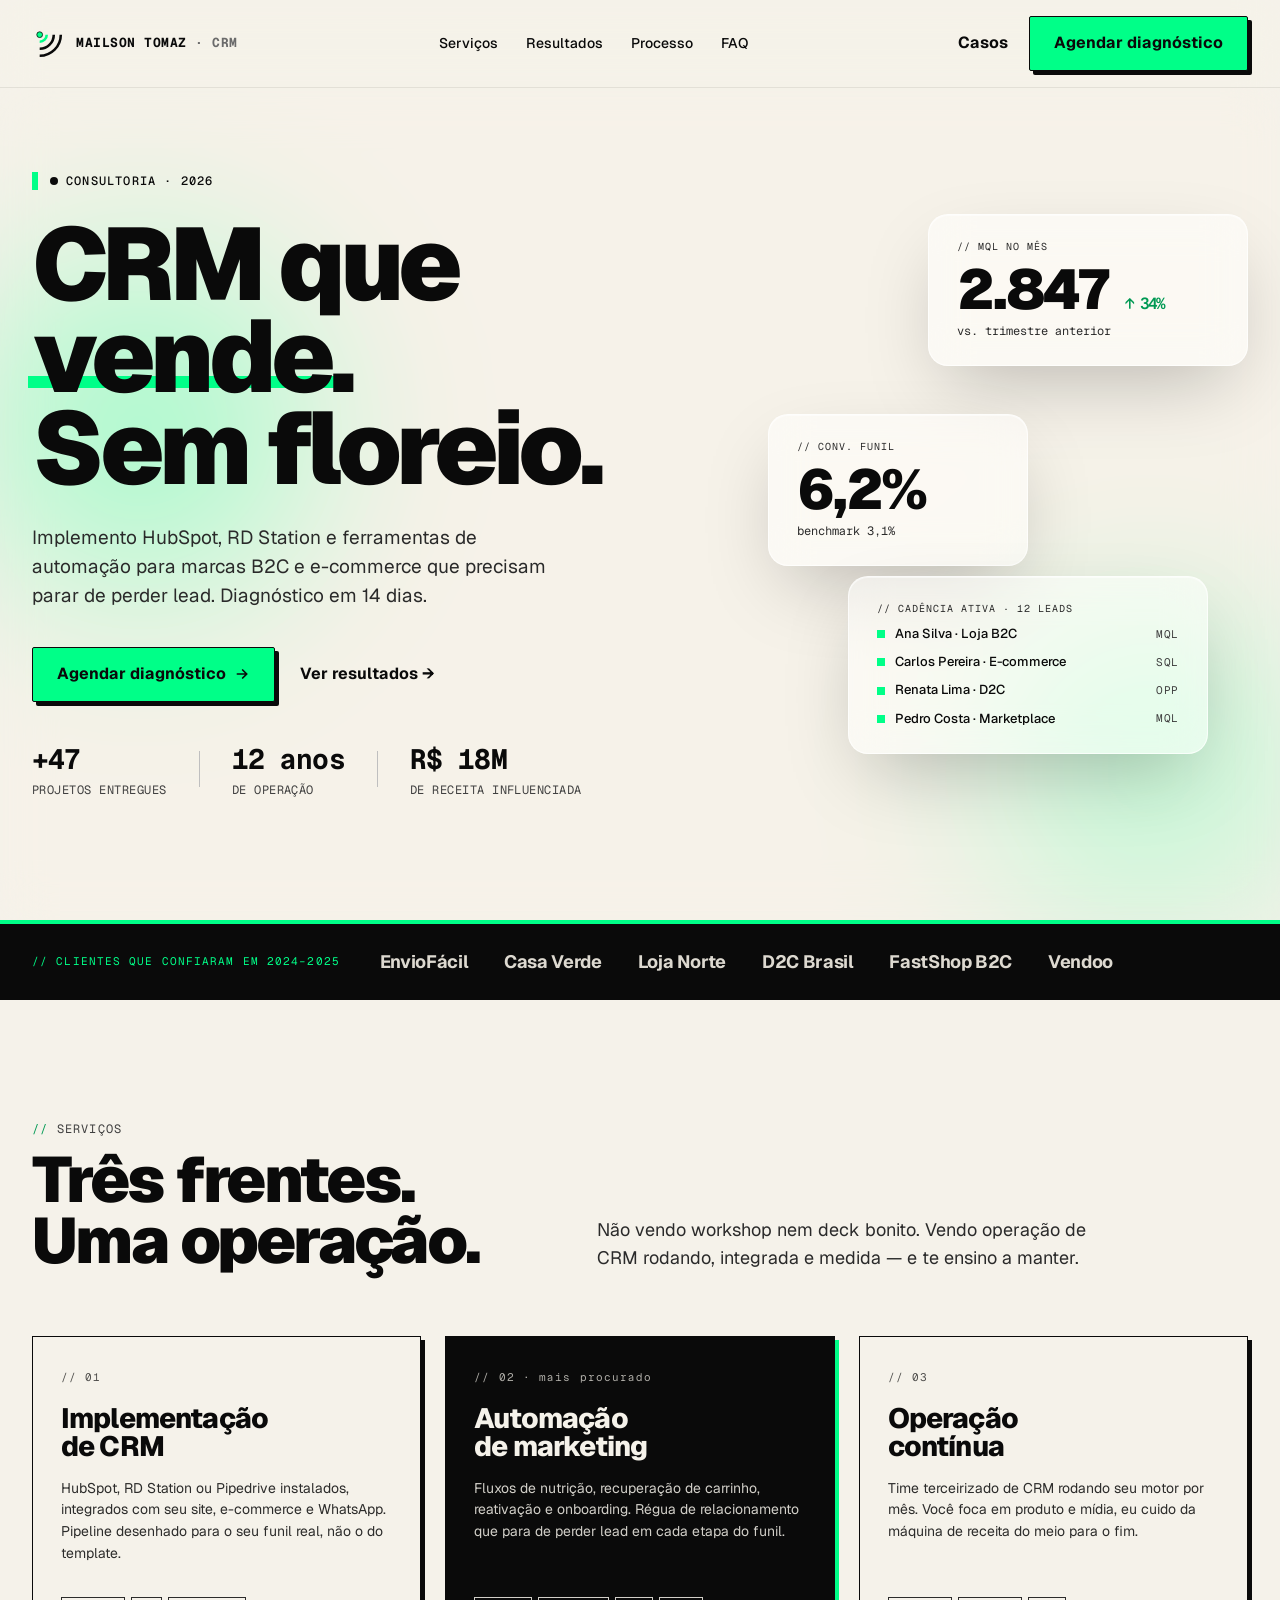
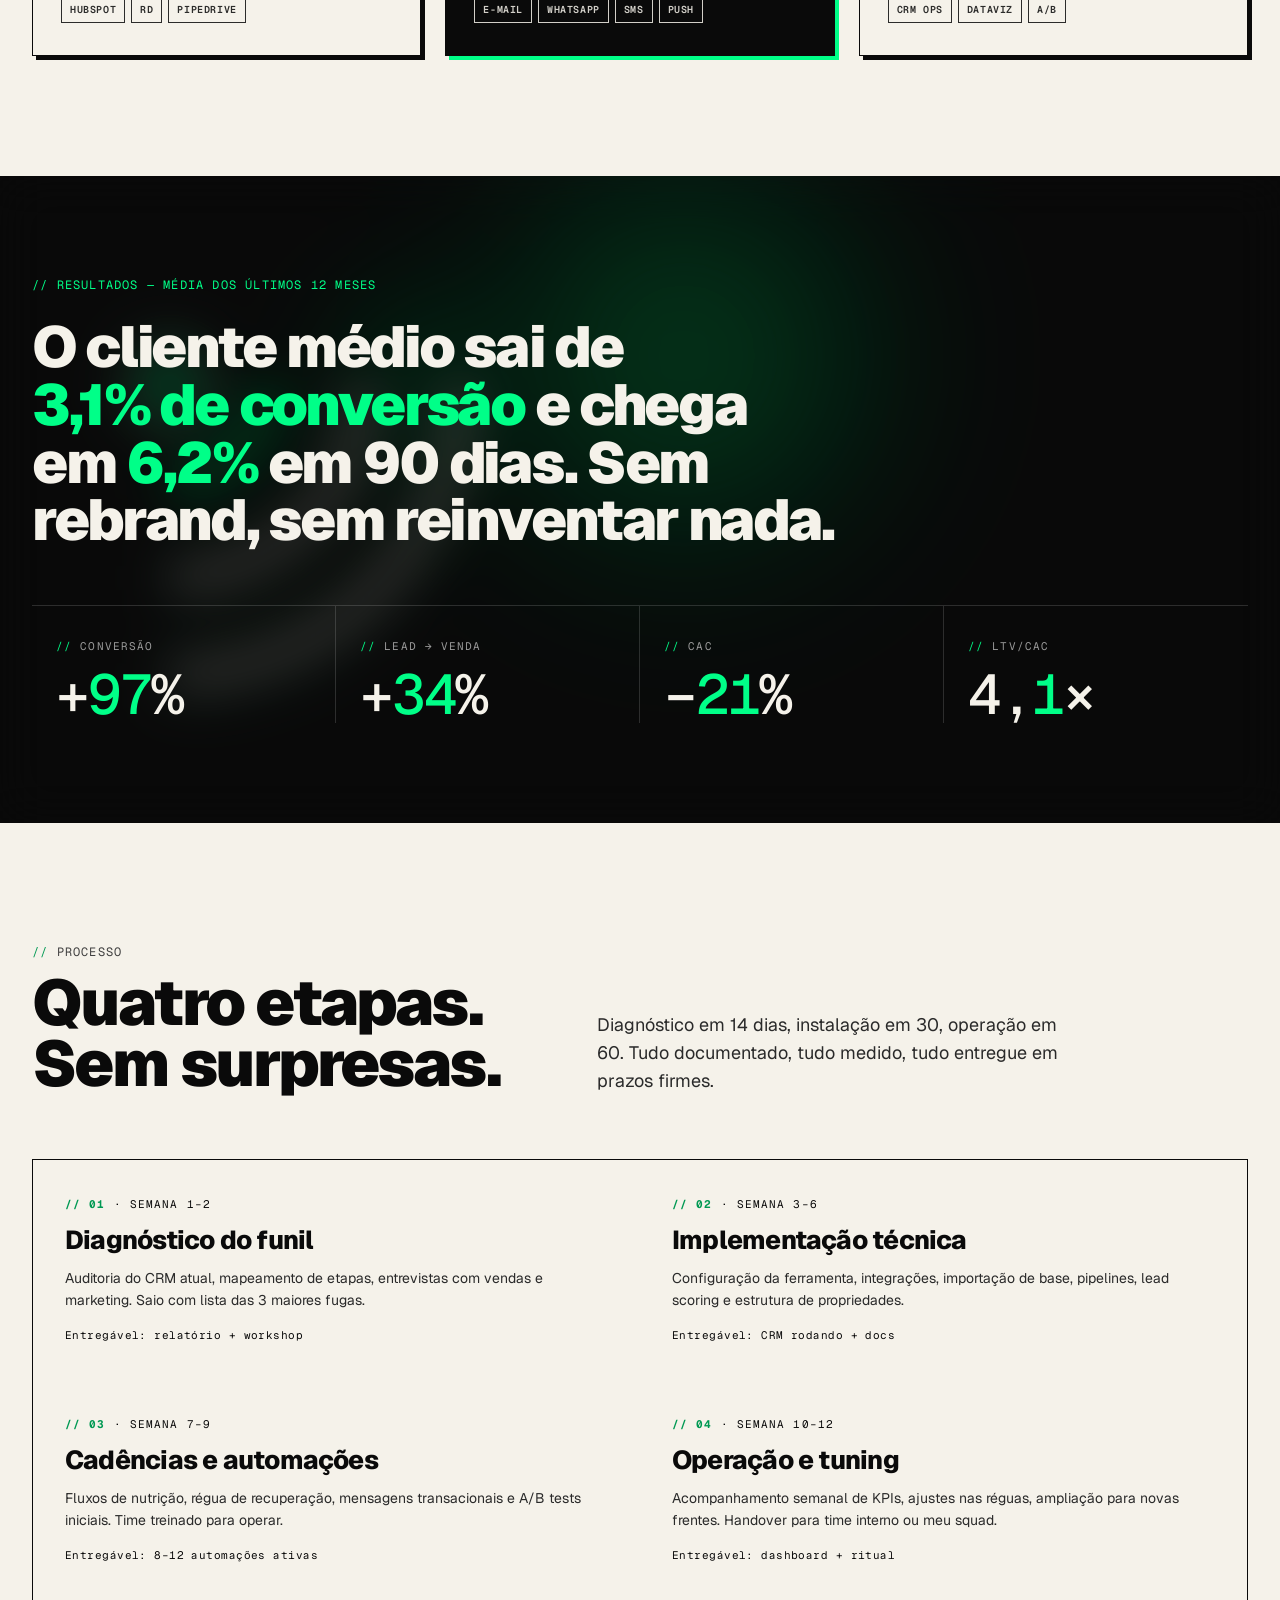
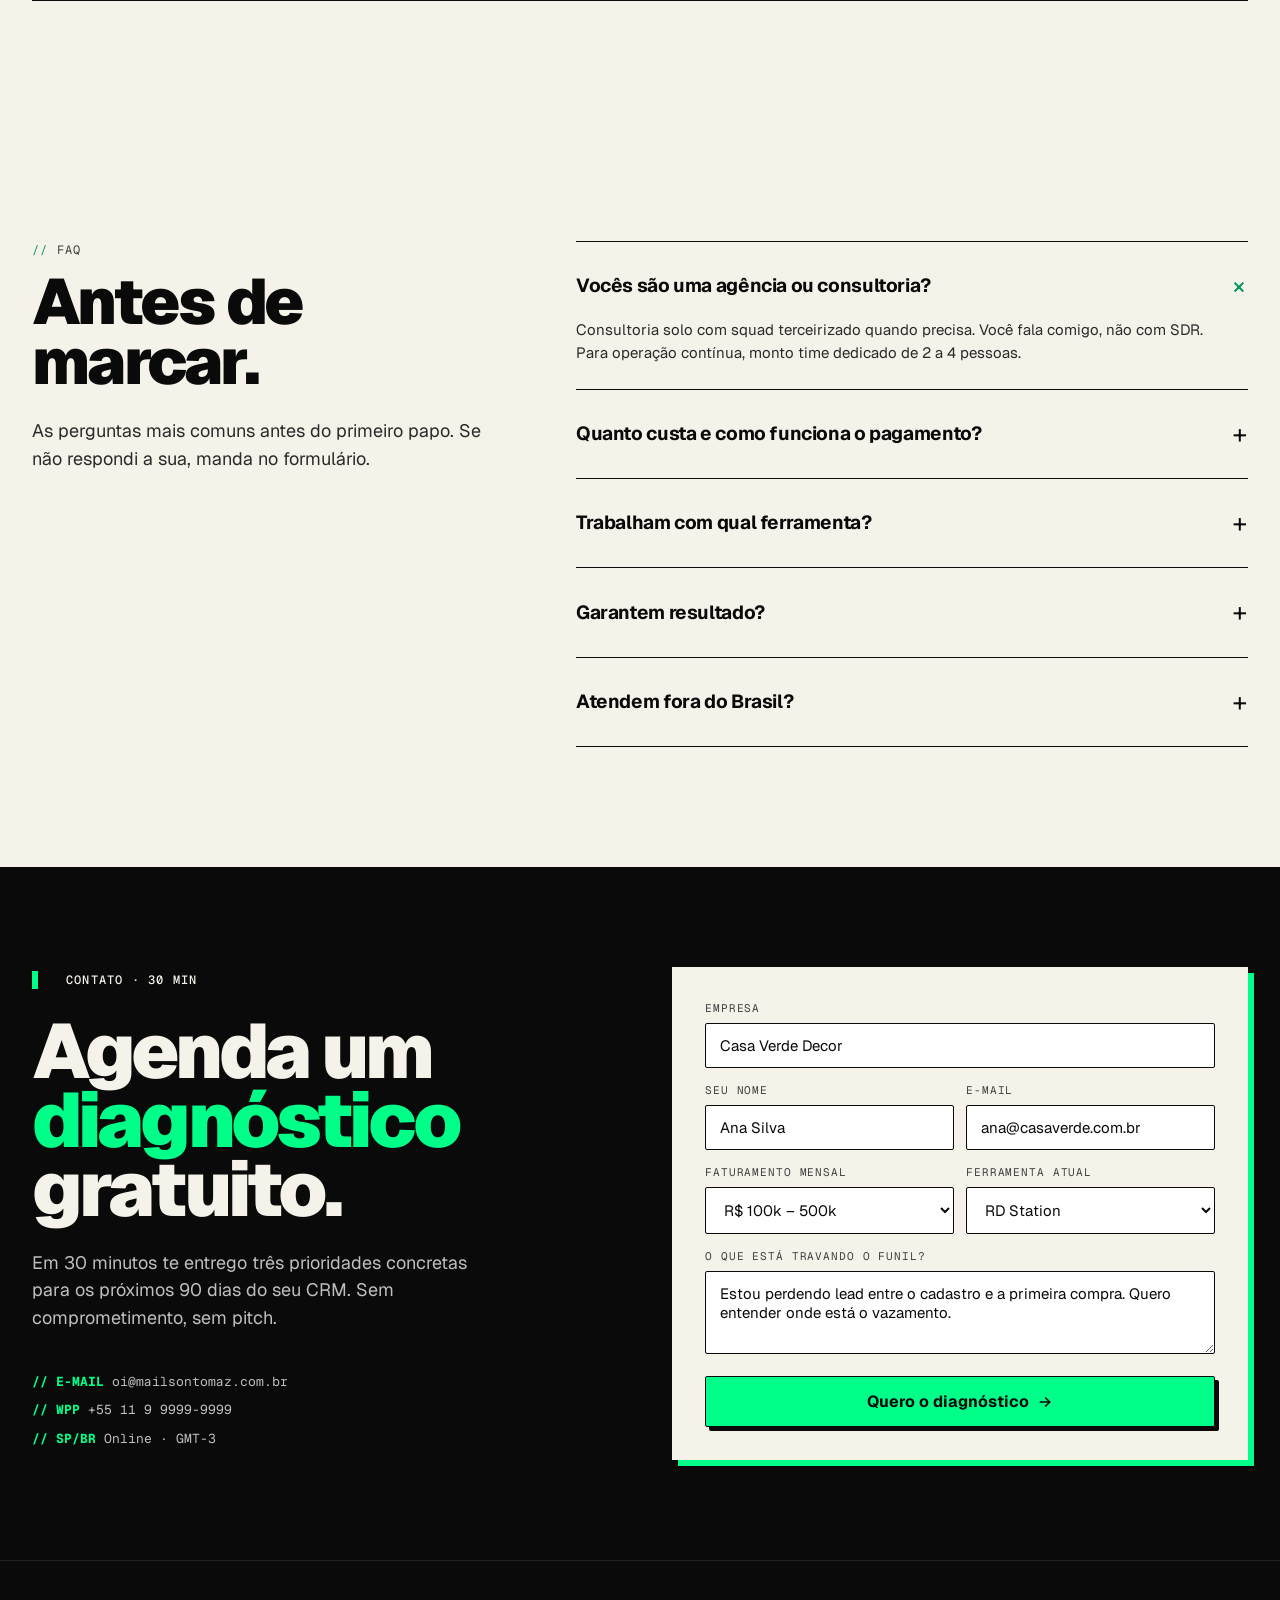
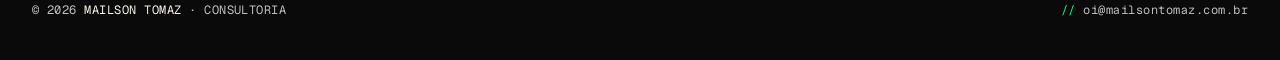
==== index.html @ 4f5d498a "Decrease header video scale by 35%" ====
<!-- @dsCard group="Landing" viewport="1280x900" subtitle="Site institucional do Mailson" -->
<!-- @startingPoint section="Sites" subtitle="Landing page institucional" viewport="1280x900" -->
<!DOCTYPE html>
<html lang="pt-BR">
<head>
<meta charset="utf-8"/>
<meta name="viewport" content="width=device-width,initial-scale=1"/>
<title>Mailson Tomaz · Consultor de CRM & Automação</title>
<link rel="stylesheet" href="styles.css"/>
<style>
  body { background: var(--ink-50); overflow-x: hidden; }

  /* === SHELL === */
  .nav {
    position: sticky; top: 0; z-index: 50;
    backdrop-filter: blur(20px) saturate(140%);
    -webkit-backdrop-filter: blur(20px) saturate(140%);
    background: rgba(245,242,234,0.7);
    border-bottom: 1px solid rgba(10,10,10,0.08);
  }
  .nav-inner {
    max-width: 1280px; margin: 0 auto; padding: 16px 32px;
    display: flex; align-items: center; justify-content: space-between; gap: 24px;
  }
  .logo { display: flex; align-items: center; gap: 12px; font-family: var(--font-mono); font-weight: 700; }
  .logo-symbol {
    width: 32px;
    height: 32px;
    display: inline-flex;
    align-items: center;
    justify-content: center;
    flex-shrink: 0;
  }
  .logo-text { font-size: 13px; letter-spacing: 0.04em; text-transform: uppercase; }
  .logo-text span { color: var(--ink-500); }
  .nav-links { display: flex; gap: 28px; }
  .nav-links a {
    font-family: var(--font-sans); font-size: 14px; font-weight: 500;
    color: var(--ink-1000); text-decoration: none;
    transition: var(--t-hover);
  }
  .nav-links a:hover { color: var(--green-700); }
  .nav-cta { display: flex; gap: 12px; align-items: center; }

  /* === HERO === */
  .hero {
    position: relative; overflow: hidden;
    padding: 80px 32px 120px;
    background: var(--ink-50);
  }
  .hero-blob-1 {
    position: absolute; left: -160px; top: 40px;
    width: 600px; height: 600px;
    background: radial-gradient(circle, #00FF88 0%, transparent 60%);
    filter: blur(70px); opacity: 0.55;
    pointer-events: none;
  }
  .hero-blob-2 {
    position: absolute; right: -120px; bottom: -100px;
    width: 500px; height: 500px;
    background: radial-gradient(circle, #00FF88 0%, transparent 65%);
    filter: blur(80px); opacity: 0.4;
    pointer-events: none;
  }
  .hero-video-container {
    position: absolute;
    top: 0; left: 0;
    width: 100%; height: 100%;
    z-index: 0;
    overflow: hidden;
    pointer-events: none;
  }
  .hero-video-container iframe {
    position: absolute;
    top: 50%; left: 50%;
    width: 100vw;
    height: 56.25vw; /* 16:9 aspect ratio */
    min-height: 100%;
    min-width: 177.77vh; /* 16:9 aspect ratio */
    transform: translate(-50%, -50%) scale(0.65);
    opacity: 0.90;
  }
  .hero-blob-1, .hero-blob-2 {
    z-index: 1;
  }
  .hero-video-overlay {
    position: absolute;
    top: 0; left: 0;
    width: 100%; height: 100%;
    background: rgba(245, 242, 234, 0.45);
    backdrop-filter: blur(25px) saturate(140%);
    -webkit-backdrop-filter: blur(25px) saturate(140%);
    z-index: 2;
  }
  .hero-inner {
    position: relative; z-index: 3;
    max-width: 1280px; margin: 0 auto;
    display: grid; grid-template-columns: 1.4fr 1fr; gap: 64px; align-items: center;
  }
  .kicker {
    display: inline-flex; align-items: center; gap: 8px;
    font-family: var(--font-mono); font-size: 12px; font-weight: 500;
    letter-spacing: 0.1em; text-transform: uppercase; color: var(--ink-1000);
    border-left: 6px solid var(--green-500); padding-left: 12px;
    margin-bottom: 28px;
  }
  .kicker::before { content: ""; width: 8px; height: 8px; background: var(--ink-1000); border-radius: 50%; }
  h1.hero-title {
    font-family: var(--font-sans);
    font-size: clamp(56px, 8vw, 112px);
    font-weight: 900;
    line-height: 0.9;
    letter-spacing: -0.05em;
    color: var(--ink-1000);
    margin: 0 0 28px;
  }
  h1 .accent { color: var(--ink-1000); position: relative; display: inline-block; }
  h1 .accent::after { content: ""; position: absolute; left: -4px; right: -4px; bottom: 14px; height: 12px; background: var(--green-500); z-index: -1; }
  .hero-sub {
    font-family: var(--font-sans); font-size: 19px; line-height: 1.55;
    color: var(--ink-700); max-width: 540px; margin: 0 0 36px;
  }
  .hero-cta { display: flex; gap: 16px; align-items: center; flex-wrap: wrap; margin-bottom: 36px; }
  .btn {
    font-family: var(--font-sans); font-weight: 700; font-size: 16px;
    padding: 14px 24px; border: 1.5px solid var(--ink-1000); border-radius: 2px;
    cursor: pointer; transition: var(--t-hover); text-decoration: none;
    color: var(--ink-1000);
    display: inline-flex; align-items: center; gap: 8px;
  }
  .btn-primary { background: var(--green-500); color: var(--ink-1000); box-shadow: 4px 4px 0 var(--ink-1000); }
  .btn-primary:hover { transform: translate(-2px,-2px); box-shadow: 6px 6px 0 var(--ink-1000); }
  .btn-secondary { background: var(--ink-50); color: var(--ink-1000); box-shadow: 4px 4px 0 var(--ink-1000); }
  .btn-secondary:hover { transform: translate(-2px,-2px); box-shadow: 6px 6px 0 var(--ink-1000); }
  .btn-ghost { background: transparent; border: 1.5px solid transparent; box-shadow: none; padding: 14px 8px; }
  .btn-ghost:hover { color: var(--green-700); }

  .hero-proof {
    display: flex; gap: 32px; align-items: center;
    font-family: var(--font-mono); font-size: 12px; color: var(--ink-600);
    letter-spacing: 0.04em; text-transform: uppercase;
  }
  .hero-proof .num { font-size: 28px; font-weight: 700; color: var(--ink-1000); letter-spacing: -0.03em; text-transform: none; }

  /* Hero right — glass stack */
  .glass-stack { position: relative; height: 540px; }
  .glass-card {
    position: absolute;
    backdrop-filter: blur(20px) saturate(140%); -webkit-backdrop-filter: blur(20px) saturate(140%);
    background: rgba(255,255,255,0.55);
    border: 1px solid rgba(255,255,255,0.7);
    border-radius: 20px;
    box-shadow: 0 30px 80px -20px rgba(0,0,0,0.25), inset 0 1px 0 rgba(255,255,255,0.5);
    padding: 24px 28px;
    font-family: var(--font-sans);
  }
  .gc-1 { top: 0; right: 0; width: 320px; }
  .gc-2 { top: 200px; left: 0; width: 260px; }
  .gc-3 { bottom: 0; right: 40px; width: 360px; }
  .gc-label { font-family: var(--font-mono); font-size: 10px; letter-spacing: 0.1em; text-transform: uppercase; color: var(--ink-700); }
  .gc-value { font-size: 56px; font-weight: 900; letter-spacing: -0.04em; line-height: 1; margin: 8px 0 4px; color: var(--ink-1000); }
  .gc-value .delta { font-family: var(--font-mono); font-size: 16px; font-weight: 600; color: var(--green-700); margin-left: 8px; }
  .gc-foot { font-size: 12px; color: var(--ink-700); font-family: var(--font-mono); }

  .gc-3-list { display: flex; flex-direction: column; gap: 8px; margin-top: 8px; }
  .gc-3-list .row { display: flex; align-items: center; gap: 10px; font-size: 13px; }
  .gc-3-list .dot { width: 8px; height: 8px; background: var(--green-500); flex-shrink: 0; }
  .gc-3-list .name { flex: 1; color: var(--ink-1000); font-weight: 500; }
  .gc-3-list .stage { font-family: var(--font-mono); font-size: 11px; color: var(--ink-600); text-transform: uppercase; letter-spacing: 0.06em; }

  /* === BAR — trusted by === */
  .trust {
    background: var(--ink-1000); color: var(--ink-300);
    padding: 24px 32px;
    border-top: 4px solid var(--green-500);
  }
  .trust-inner { max-width: 1280px; margin: 0 auto; display: flex; align-items: center; gap: 40px; flex-wrap: wrap; }
  .trust-label { font-family: var(--font-mono); font-size: 11px; letter-spacing: 0.1em; text-transform: uppercase; color: var(--green-500); white-space: nowrap; }
  .trust-logos { display: flex; gap: 36px; flex-wrap: wrap; }
  .trust-logos span { font-family: var(--font-sans); font-weight: 700; font-size: 18px; color: var(--ink-200); letter-spacing: -0.02em; }

  /* === SERVICES === */
  .section { padding: 120px 32px; }
  .section-inner { max-width: 1280px; margin: 0 auto; }
  .section-head { display: grid; grid-template-columns: 1fr 1.3fr; gap: 64px; align-items: end; margin-bottom: 64px; }
  .section-eye { font-family: var(--font-mono); font-size: 12px; letter-spacing: 0.1em; text-transform: uppercase; color: var(--ink-600); margin-bottom: 12px; }
  .section-eye::before { content: "// "; color: var(--green-700); }
  h2.section-title { font-size: clamp(40px, 5vw, 72px); font-weight: 900; letter-spacing: -0.04em; line-height: 0.95; color: var(--ink-1000); margin: 0; }
  .section-lead { font-size: 18px; line-height: 1.55; color: var(--ink-700); max-width: 520px; margin: 0; }

  .services-grid { display: grid; grid-template-columns: repeat(3, 1fr); gap: 24px; }
  .svc-card {
    background: var(--ink-50); padding: 32px 28px;
    border: 1.5px solid var(--ink-1000);
    box-shadow: 4px 4px 0 var(--ink-1000);
    display: flex; flex-direction: column; gap: 18px;
    min-height: 320px; transition: var(--t-hover);
  }
  .svc-card:hover { transform: translate(-3px,-3px); box-shadow: 7px 7px 0 var(--ink-1000); }
  .svc-card.feat { background: var(--ink-1000); color: var(--ink-50); box-shadow: 4px 4px 0 var(--green-500); }
  .svc-card.feat:hover { box-shadow: 7px 7px 0 var(--green-500); }
  .svc-num { font-family: var(--font-mono); font-size: 11px; letter-spacing: 0.1em; opacity: 0.7; }
  .svc-title { font-size: 28px; font-weight: 800; letter-spacing: -0.03em; line-height: 1; }
  .svc-desc { font-size: 14px; line-height: 1.55; opacity: 0.85; flex: 1; }
  .svc-tools { display: flex; gap: 6px; flex-wrap: wrap; }
  .tool {
    font-family: var(--font-mono); font-size: 10px; font-weight: 600;
    letter-spacing: 0.06em; text-transform: uppercase;
    padding: 4px 8px; border: 1px solid currentColor; opacity: 0.85;
  }

  /* === KPI BAND === */
  .kpi-band { background: var(--ink-1000); color: var(--ink-50); position: relative; overflow: hidden; }
  .kpi-band::before { content: ""; position: absolute; left: 30%; top: -120px; width: 600px; height: 600px;
    background: radial-gradient(circle, #00FF88 0%, transparent 60%); filter: blur(80px); opacity: 0.4; }
  .kpi-inner { max-width: 1280px; margin: 0 auto; padding: 100px 32px; position: relative; z-index: 2; }
  .kpi-eye { font-family: var(--font-mono); color: var(--green-500); font-size: 12px; letter-spacing: 0.1em; text-transform: uppercase; margin-bottom: 24px; }
  .kpi-quote { font-size: clamp(36px, 4.5vw, 64px); font-weight: 900; line-height: 1; letter-spacing: -0.04em; max-width: 1000px; margin: 0 0 56px; text-wrap: balance; }
  .kpi-quote em { font-style: normal; color: var(--green-500); }
  .kpi-grid { display: grid; grid-template-columns: repeat(4, 1fr); gap: 0; border-top: 1px solid rgba(255,255,255,0.15); }
  .kpi { padding: 32px 24px 0; border-right: 1px solid rgba(255,255,255,0.15); }
  .kpi:last-child { border-right: none; }
  .kpi-label { font-family: var(--font-mono); font-size: 11px; letter-spacing: 0.1em; text-transform: uppercase; color: var(--ink-400); margin-bottom: 12px; }
  .kpi-label::before { content: "// "; color: var(--green-500); }
  .kpi-value { font-family: var(--font-mono); font-size: 56px; font-weight: 500; letter-spacing: -0.04em; line-height: 1; color: var(--ink-50); }
  .kpi-value span { color: var(--green-500); }
  .kpi-brand-bg {
    position: absolute;
    left: 5%;
    top: 50%;
    transform: translateY(-50%);
    width: 440px;
    height: 440px;
    pointer-events: none;
    z-index: 0;
    display: flex;
    align-items: center;
    justify-content: center;
    opacity: 0.28;
  }
  .kpi-brand-glow {
    position: absolute;
    right: -10%;
    top: -10%;
    width: 280px;
    height: 280px;
    border-radius: 50%;
    background: radial-gradient(circle, #00FF88 0%, transparent 65%);
    filter: blur(40px);
    opacity: 0.6;
    z-index: 0;
  }
  .kpi-brand-symbol {
    width: 100%;
    height: 100%;
    position: relative;
    z-index: 1;
    filter: drop-shadow(0 0 20px rgba(0, 255, 136, 0.4));
  }
  .kpi-glass-overlay {
    position: absolute;
    top: 0; left: 0;
    width: 100%; height: 100%;
    backdrop-filter: blur(24px) saturate(140%);
    -webkit-backdrop-filter: blur(24px) saturate(140%);
    background: rgba(10, 10, 10, 0.45);
    z-index: 1;
    pointer-events: none;
  }
  @media (max-width: 1023px) {
    .kpi-brand-bg, .kpi-glass-overlay {
      display: none;
    }
  }

  /* === PROCESS === */
  .process { background: var(--ink-50); }
  .process-grid { display: grid; grid-template-columns: 1fr 1fr; gap: 0; border: 1.5px solid var(--ink-1000); background: var(--ink-1000); margin-top: 40px; }
  .step { padding: 36px 32px; background: var(--ink-50); display: flex; flex-direction: column; gap: 14px; min-height: 220px; position: relative; }
  .step-n { font-family: var(--font-mono); font-size: 11px; letter-spacing: 0.1em; text-transform: uppercase; color: var(--ink-1000); }
  .step-n strong { color: var(--green-700); }
  .step-title { font-size: 26px; font-weight: 800; letter-spacing: -0.03em; line-height: 1.05; }
  .step-desc { font-size: 14px; line-height: 1.55; color: var(--ink-700); }
  .step-meta { margin-top: auto; font-family: var(--font-mono); font-size: 11px; color: var(--ink-1000); letter-spacing: 0.04em; }

  /* === FAQ === */
  .faq { display: grid; grid-template-columns: 1fr 1.4fr; gap: 64px; }
  .faq-list { display: flex; flex-direction: column; }
  details { border-top: 1.5px solid var(--ink-1000); padding: 24px 0; }
  details:last-child { border-bottom: 1.5px solid var(--ink-1000); }
  summary { display: flex; justify-content: space-between; align-items: center; gap: 24px; font-family: var(--font-sans); font-size: 19px; font-weight: 700; cursor: pointer; list-style: none; color: var(--ink-1000); letter-spacing: -0.02em; }
  summary::-webkit-details-marker { display: none; }
  summary::after { content: "+"; font-family: var(--font-mono); font-size: 26px; font-weight: 400; transition: transform 240ms var(--ease-out-quart); }
  details[open] summary::after { transform: rotate(45deg); color: var(--green-700); }
  details p { padding-top: 12px; font-size: 15px; line-height: 1.55; color: var(--ink-700); max-width: 640px; }

  /* === CONTACT === */
  .contact { background: var(--ink-1000); color: var(--ink-50); }
  .contact-inner { max-width: 1280px; margin: 0 auto; padding: 100px 32px; display: grid; grid-template-columns: 1fr 1fr; gap: 64px; }
  .contact h2 { font-size: clamp(48px, 6vw, 88px); font-weight: 900; letter-spacing: -0.05em; line-height: 0.9; color: var(--ink-50); margin: 0 0 24px; }
  .contact .accent2 { color: var(--green-500); }
  .contact-lead { font-size: 18px; line-height: 1.55; color: var(--ink-300); max-width: 440px; }
  .contact-meta { margin-top: 40px; display: flex; flex-direction: column; gap: 8px; font-family: var(--font-mono); font-size: 13px; color: var(--ink-300); }
  .contact-meta strong { color: var(--green-500); }
  .form { background: var(--ink-50); color: var(--ink-1000); padding: 32px; border: 1.5px solid var(--ink-50); box-shadow: 6px 6px 0 var(--green-500); display: flex; flex-direction: column; gap: 14px; }
  .field { display: flex; flex-direction: column; gap: 6px; }
  .field label { font-family: var(--font-mono); font-size: 11px; letter-spacing: 0.08em; text-transform: uppercase; color: var(--ink-600); }
  .field input, .field select, .field textarea {
    background: var(--paper); border: 1.5px solid var(--ink-1000); border-radius: 2px;
    padding: 12px 14px; font-family: var(--font-sans); font-size: 15px; color: var(--ink-1000);
    outline: none; transition: var(--t-hover);
  }
  .field input:focus, .field select:focus, .field textarea:focus { box-shadow: 3px 3px 0 var(--ink-1000); }
  .row2 { display: grid; grid-template-columns: 1fr 1fr; gap: 12px; }

  /* === FOOTER === */
  footer { background: var(--ink-1000); color: var(--ink-300); border-top: 1px solid rgba(255,255,255,0.1); padding: 40px 32px; }
  .foot-inner { max-width: 1280px; margin: 0 auto; display: flex; justify-content: space-between; align-items: center; font-family: var(--font-mono); font-size: 12px; letter-spacing: 0.04em; }
  .foot-inner .green { color: var(--green-500); }
</style>
</head>
<body>

<!-- NAV -->
<nav class="nav">
  <div class="nav-inner">
    <a href="#" class="logo" style="text-decoration:none;color:var(--ink-1000)">
      <svg class="logo-symbol" viewBox="0 0 100 100" width="32" height="32" fill="none" xmlns="http://www.w3.org/2000/svg">
        <g stroke-width="8" stroke-linecap="butt" fill="none">
          <path d="M90 24 A66 66 0 0 1 24 90" stroke="var(--ink-1000)"/>
          <path d="M68 24 A44 44 0 0 1 24 68" stroke="var(--ink-1000)"/>
          <path d="M46 24 A22 22 0 0 1 24 46" stroke="var(--green-500)"/>
        </g>
        <circle cx="24" cy="24" r="9" fill="var(--green-500)" stroke="var(--ink-1000)" stroke-width="2.5"/>
      </svg>
      <span class="logo-text">Mailson Tomaz <span>· CRM</span></span>
    </a>
    <div class="nav-links">
      <a href="#servicos">Serviços</a>
      <a href="#resultados">Resultados</a>
      <a href="#processo">Processo</a>
      <a href="#faq">FAQ</a>
    </div>
    <div class="nav-cta">
      <a href="#" class="btn btn-ghost">Casos</a>
      <a href="#contato" class="btn btn-primary">Agendar diagnóstico</a>
    </div>
  </div>
</nav>

<!-- HERO -->
<section class="hero">
  <div class="hero-video-container">
    <iframe src="https://player.cloudinary.com/embed/?cloud_name=dtoeoebte&public_id=Buyer_journey_motion_graphics_an__202606102103_qeuboj&profile=cld-default&autoplay=true&loop=true&muted=true" 
            allow="autoplay; fullscreen" 
            allowfullscreen 
            frameborder="0"></iframe>
  </div>
  <div class="hero-video-overlay"></div>
  <div class="hero-blob-1"></div>
  <div class="hero-blob-2"></div>
  <div class="hero-inner">
    <div>
      <div class="kicker">Consultoria · 2026</div>
      <h1 class="hero-title">CRM que <span class="accent">vende</span>.<br/>Sem floreio.</h1>
      <p class="hero-sub">Implemento HubSpot, RD Station e ferramentas de automação para marcas B2C e e-commerce que precisam parar de perder lead. Diagnóstico em 14 dias.</p>
      <div class="hero-cta">
        <a href="#contato" class="btn btn-primary">Agendar diagnóstico
          <svg width="16" height="16" viewBox="0 0 24 24" fill="none" stroke="currentColor" stroke-width="2.5" stroke-linecap="round"><path d="M5 12h14M13 6l6 6-6 6"/></svg>
        </a>
        <a href="#resultados" class="btn btn-ghost">Ver resultados →</a>
      </div>
      <div class="hero-proof">
        <div><div class="num">+47</div>projetos entregues</div>
        <div style="width:1px;height:36px;background:var(--ink-300)"></div>
        <div><div class="num">12 anos</div>de operação</div>
        <div style="width:1px;height:36px;background:var(--ink-300)"></div>
        <div><div class="num">R$ 18M</div>de receita influenciada</div>
      </div>
    </div>
    <div class="glass-stack">
      <div class="glass-card gc-1">
        <div class="gc-label">// MQL no mês</div>
        <div class="gc-value">2.847 <span class="delta">↑ 34%</span></div>
        <div class="gc-foot">vs. trimestre anterior</div>
      </div>
      <div class="glass-card gc-2">
        <div class="gc-label">// Conv. funil</div>
        <div class="gc-value">6,2%</div>
        <div class="gc-foot">benchmark 3,1%</div>
      </div>
      <div class="glass-card gc-3">
        <div class="gc-label">// Cadência ativa · 12 leads</div>
        <div class="gc-3-list">
          <div class="row"><span class="dot"></span><span class="name">Ana Silva · Loja B2C</span><span class="stage">MQL</span></div>
          <div class="row"><span class="dot"></span><span class="name">Carlos Pereira · E-commerce</span><span class="stage">SQL</span></div>
          <div class="row"><span class="dot"></span><span class="name">Renata Lima · D2C</span><span class="stage">Opp</span></div>
          <div class="row"><span class="dot"></span><span class="name">Pedro Costa · Marketplace</span><span class="stage">MQL</span></div>
        </div>
      </div>
    </div>
  </div>
</section>

<!-- TRUST -->
<section class="trust">
  <div class="trust-inner">
    <div class="trust-label">// Clientes que confiaram em 2024–2025</div>
    <div class="trust-logos">
      <span>EnvioFácil</span><span>Casa Verde</span><span>Loja Norte</span><span>D2C Brasil</span><span>FastShop B2C</span><span>Vendoo</span>
    </div>
  </div>
</section>

<!-- SERVICES -->
<section class="section" id="servicos">
  <div class="section-inner">
    <div class="section-head">
      <div>
        <div class="section-eye">Serviços</div>
        <h2 class="section-title">Três frentes.<br/>Uma operação.</h2>
      </div>
      <p class="section-lead">Não vendo workshop nem deck bonito. Vendo operação de CRM rodando, integrada e medida — e te ensino a manter.</p>
    </div>
    <div class="services-grid">
      <div class="svc-card">
        <div class="svc-num">// 01</div>
        <div class="svc-title">Implementação<br/>de CRM</div>
        <div class="svc-desc">HubSpot, RD Station ou Pipedrive instalados, integrados com seu site, e-commerce e WhatsApp. Pipeline desenhado para o seu funil real, não o do template.</div>
        <div class="svc-tools">
          <span class="tool">HubSpot</span><span class="tool">RD</span><span class="tool">Pipedrive</span>
        </div>
      </div>
      <div class="svc-card feat">
        <div class="svc-num">// 02 · mais procurado</div>
        <div class="svc-title">Automação<br/>de marketing</div>
        <div class="svc-desc">Fluxos de nutrição, recuperação de carrinho, reativação e onboarding. Régua de relacionamento que para de perder lead em cada etapa do funil.</div>
        <div class="svc-tools">
          <span class="tool">E-mail</span><span class="tool">WhatsApp</span><span class="tool">SMS</span><span class="tool">Push</span>
        </div>
      </div>
      <div class="svc-card">
        <div class="svc-num">// 03</div>
        <div class="svc-title">Operação<br/>contínua</div>
        <div class="svc-desc">Time terceirizado de CRM rodando seu motor por mês. Você foca em produto e mídia, eu cuido da máquina de receita do meio para o fim.</div>
        <div class="svc-tools">
          <span class="tool">CRM Ops</span><span class="tool">Dataviz</span><span class="tool">A/B</span>
        </div>
      </div>
    </div>
  </div>
</section>

<!-- KPI BAND -->
<section class="kpi-band" id="resultados">
  <div class="kpi-brand-bg">
    <div class="kpi-brand-glow"></div>
    <svg class="kpi-brand-symbol" viewBox="0 0 100 100" fill="none" xmlns="http://www.w3.org/2000/svg">
      <g stroke-width="8" stroke-linecap="butt" fill="none">
        <path d="M90 24 A66 66 0 0 1 24 90" stroke="var(--ink-50)"/>
        <path d="M68 24 A44 44 0 0 1 24 68" stroke="var(--ink-50)"/>
        <path d="M46 24 A22 22 0 0 1 24 46" stroke="var(--green-500)"/>
      </g>
      <circle cx="24" cy="24" r="9" fill="var(--green-500)" stroke="var(--ink-50)" stroke-width="2.5"/>
    </svg>
  </div>
  <div class="kpi-glass-overlay"></div>
  <div class="kpi-inner">
    <div class="kpi-eye">// Resultados — média dos últimos 12 meses</div>
    <h2 class="kpi-quote">O cliente médio sai de <em>3,1% de conversão</em> e chega em <em>6,2%</em> em 90 dias. Sem rebrand, sem reinventar nada.</h2>
    <div class="kpi-grid">
      <div class="kpi">
        <div class="kpi-label">Conversão</div>
        <div class="kpi-value">+<span>97</span>%</div>
      </div>
      <div class="kpi">
        <div class="kpi-label">Lead → Venda</div>
        <div class="kpi-value">+<span>34</span>%</div>
      </div>
      <div class="kpi">
        <div class="kpi-label">CAC</div>
        <div class="kpi-value">−<span>21</span>%</div>
      </div>
      <div class="kpi">
        <div class="kpi-label">LTV/CAC</div>
        <div class="kpi-value">4,<span>1</span>×</div>
      </div>
    </div>
  </div>
</section>

<!-- PROCESS -->
<section class="section process" id="processo">
  <div class="section-inner">
    <div class="section-head">
      <div>
        <div class="section-eye">Processo</div>
        <h2 class="section-title">Quatro etapas.<br/>Sem surpresas.</h2>
      </div>
      <p class="section-lead">Diagnóstico em 14 dias, instalação em 30, operação em 60. Tudo documentado, tudo medido, tudo entregue em prazos firmes.</p>
    </div>
    <div class="process-grid">
      <div class="step">
        <div class="step-n"><strong>// 01</strong> · Semana 1–2</div>
        <div class="step-title">Diagnóstico do funil</div>
        <div class="step-desc">Auditoria do CRM atual, mapeamento de etapas, entrevistas com vendas e marketing. Saio com lista das 3 maiores fugas.</div>
        <div class="step-meta">Entregável: relatório + workshop</div>
      </div>
      <div class="step">
        <div class="step-n"><strong>// 02</strong> · Semana 3–6</div>
        <div class="step-title">Implementação técnica</div>
        <div class="step-desc">Configuração da ferramenta, integrações, importação de base, pipelines, lead scoring e estrutura de propriedades.</div>
        <div class="step-meta">Entregável: CRM rodando + docs</div>
      </div>
      <div class="step">
        <div class="step-n"><strong>// 03</strong> · Semana 7–9</div>
        <div class="step-title">Cadências e automações</div>
        <div class="step-desc">Fluxos de nutrição, régua de recuperação, mensagens transacionais e A/B tests iniciais. Time treinado para operar.</div>
        <div class="step-meta">Entregável: 8–12 automações ativas</div>
      </div>
      <div class="step">
        <div class="step-n"><strong>// 04</strong> · Semana 10–12</div>
        <div class="step-title">Operação e tuning</div>
        <div class="step-desc">Acompanhamento semanal de KPIs, ajustes nas réguas, ampliação para novas frentes. Handover para time interno ou meu squad.</div>
        <div class="step-meta">Entregável: dashboard + ritual</div>
      </div>
    </div>
  </div>
</section>

<!-- FAQ -->
<section class="section" id="faq">
  <div class="section-inner">
    <div class="faq">
      <div>
        <div class="section-eye">FAQ</div>
        <h2 class="section-title">Antes de marcar.</h2>
        <p class="section-lead" style="margin-top:24px">As perguntas mais comuns antes do primeiro papo. Se não respondi a sua, manda no formulário.</p>
      </div>
      <div class="faq-list">
        <details open>
          <summary>Vocês são uma agência ou consultoria?</summary>
          <p>Consultoria solo com squad terceirizado quando precisa. Você fala comigo, não com SDR. Para operação contínua, monto time dedicado de 2 a 4 pessoas.</p>
        </details>
        <details>
          <summary>Quanto custa e como funciona o pagamento?</summary>
          <p>Projetos a partir de R$ 28k para implementação fechada, ou R$ 8–18k/mês para operação contínua. Pagamento em parcelas vinculadas a entregáveis.</p>
        </details>
        <details>
          <summary>Trabalham com qual ferramenta?</summary>
          <p>HubSpot (parceiro Gold), RD Station, Pipedrive e ActiveCampaign. Para automação avançada uso Make, n8n e Zapier. Para e-commerce, conecto Shopify, VTEX e Nuvemshop.</p>
        </details>
        <details>
          <summary>Garantem resultado?</summary>
          <p>Garanto entrega técnica e operação rodando. Resultado depende de mídia, oferta e produto — mas o cliente médio sai com 30 a 90% de aumento de conversão de funil em 90 dias.</p>
        </details>
        <details>
          <summary>Atendem fora do Brasil?</summary>
          <p>Sim, em PT e ES. Já operei projetos em Portugal, México e Chile. Não atendo em inglês.</p>
        </details>
      </div>
    </div>
  </div>
</section>

<!-- CONTACT -->
<section class="contact" id="contato">
  <div class="contact-inner">
    <div>
      <div class="kicker" style="color:var(--ink-50);border-left-color:var(--green-500)">Contato · 30 min</div>
      <h2>Agenda um<br/><span class="accent2">diagnóstico</span><br/>gratuito.</h2>
      <p class="contact-lead">Em 30 minutos te entrego três prioridades concretas para os próximos 90 dias do seu CRM. Sem comprometimento, sem pitch.</p>
      <div class="contact-meta">
        <div><strong>// E-MAIL</strong>  oi@mailsontomaz.com.br</div>
        <div><strong>// WPP</strong>     +55 11 9 9999-9999</div>
        <div><strong>// SP/BR</strong>   Online · GMT-3</div>
      </div>
    </div>
    <form class="form" onsubmit="event.preventDefault();alert('Demo — formulário não envia.')">
      <div class="field">
        <label>Empresa</label>
        <input type="text" placeholder="Razão social" value="Casa Verde Decor" required/>
      </div>
      <div class="row2">
        <div class="field">
          <label>Seu nome</label>
          <input type="text" placeholder="Nome completo" value="Ana Silva"/>
        </div>
        <div class="field">
          <label>E-mail</label>
          <input type="email" placeholder="voce@empresa.com.br" value="ana@casaverde.com.br"/>
        </div>
      </div>
      <div class="row2">
        <div class="field">
          <label>Faturamento mensal</label>
          <select>
            <option>Até R$ 100k</option>
            <option selected>R$ 100k – 500k</option>
            <option>R$ 500k – 2M</option>
            <option>Acima de R$ 2M</option>
          </select>
        </div>
        <div class="field">
          <label>Ferramenta atual</label>
          <select>
            <option>Sem CRM</option>
            <option selected>RD Station</option>
            <option>HubSpot</option>
            <option>Outro</option>
          </select>
        </div>
      </div>
      <div class="field">
        <label>O que está travando o funil?</label>
        <textarea rows="3" placeholder="Em poucas linhas...">Estou perdendo lead entre o cadastro e a primeira compra. Quero entender onde está o vazamento.</textarea>
      </div>
      <button type="submit" class="btn btn-primary" style="margin-top:8px;justify-content:center">
        Quero o diagnóstico
        <svg width="16" height="16" viewBox="0 0 24 24" fill="none" stroke="currentColor" stroke-width="2.5" stroke-linecap="round"><path d="M5 12h14M13 6l6 6-6 6"/></svg>
      </button>
    </form>
  </div>
</section>

<!-- FOOTER -->
<footer>
  <div class="foot-inner">
    <div>© 2026 <span style="color:var(--ink-50)">MAILSON TOMAZ</span> · CONSULTORIA</div>
    <div><span class="green">//</span> oi@mailsontomaz.com.br</div>
  </div>
</footer>

</body>
</html>
---- styles.css ----
/* Mailson Tomaz — Design System */
/* Entry point. Apenas @imports. */

@import url("./tokens/typography.css");
@import url("./tokens/colors.css");
@import url("./tokens/spacing.css");
@import url("./tokens/glass.css");
@import url("./tokens/shadows.css");
@import url("./tokens/motion.css");
@import url("./tokens/base.css");
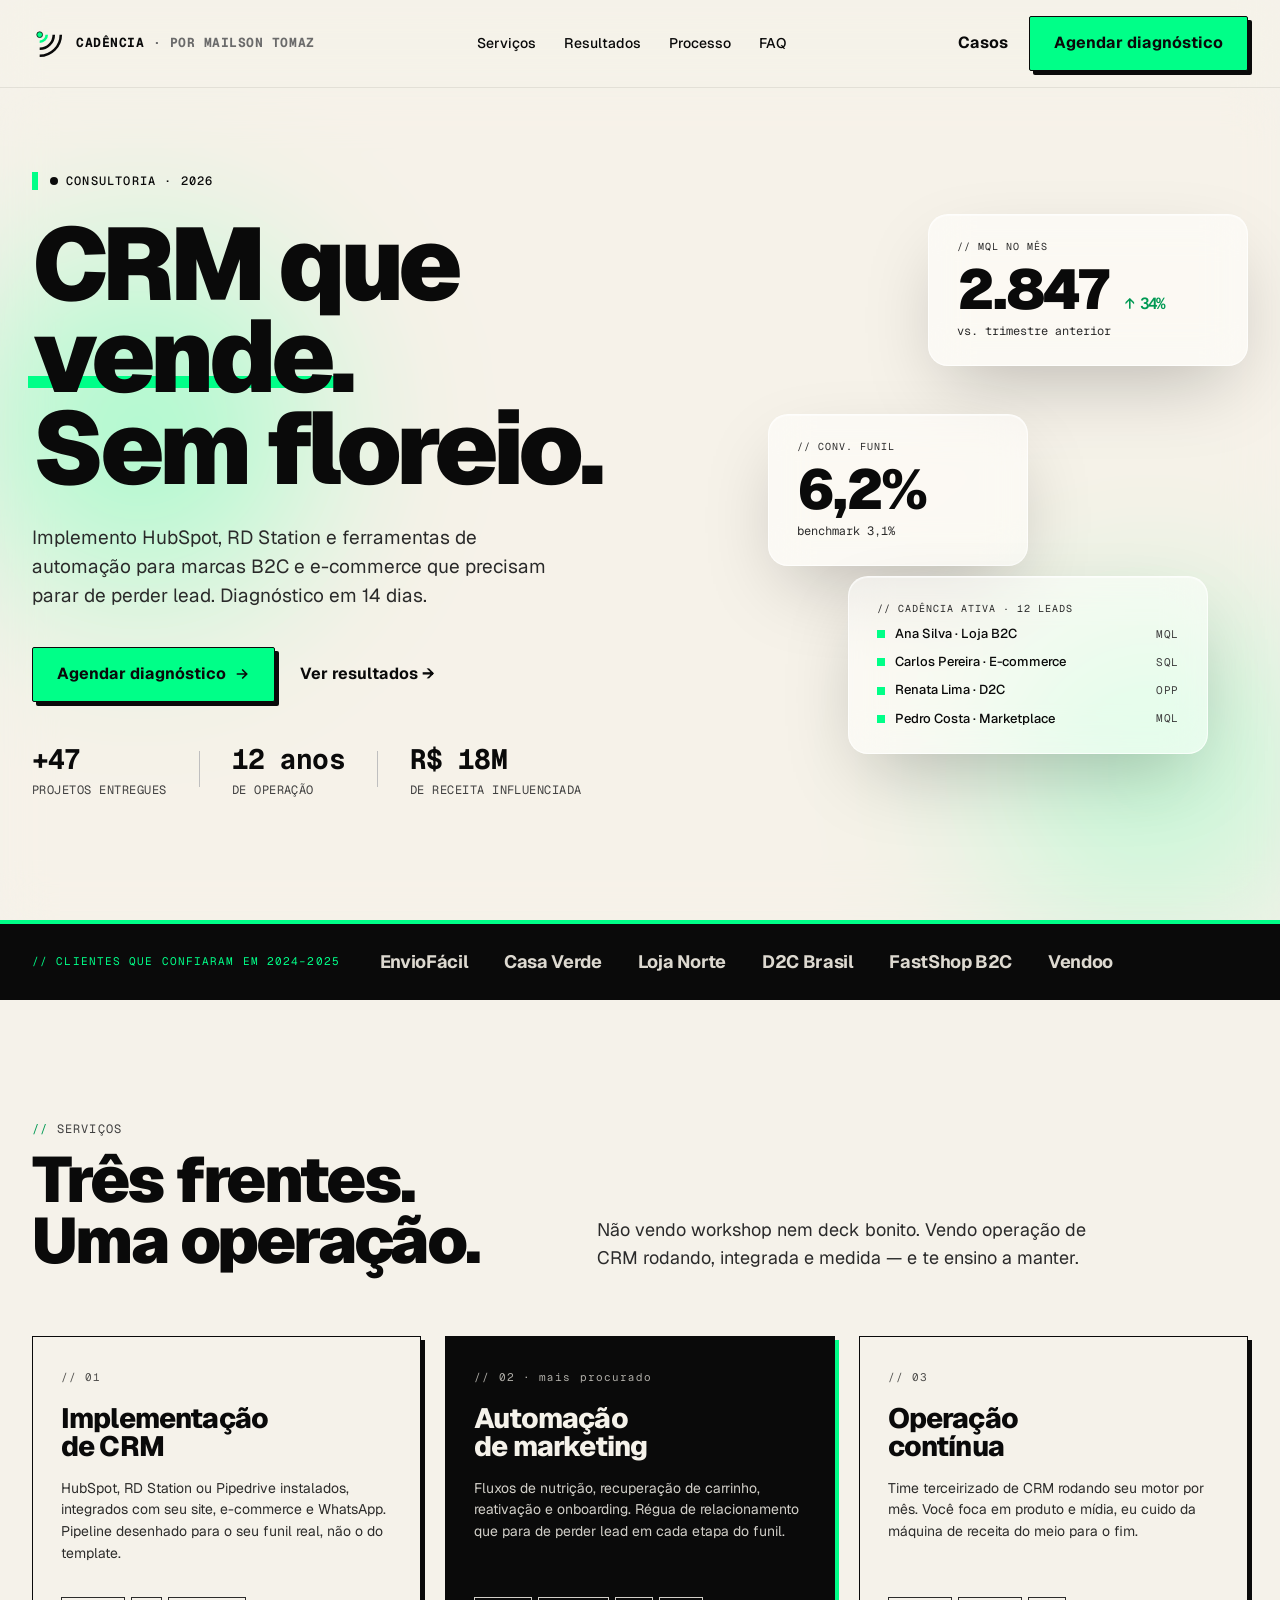
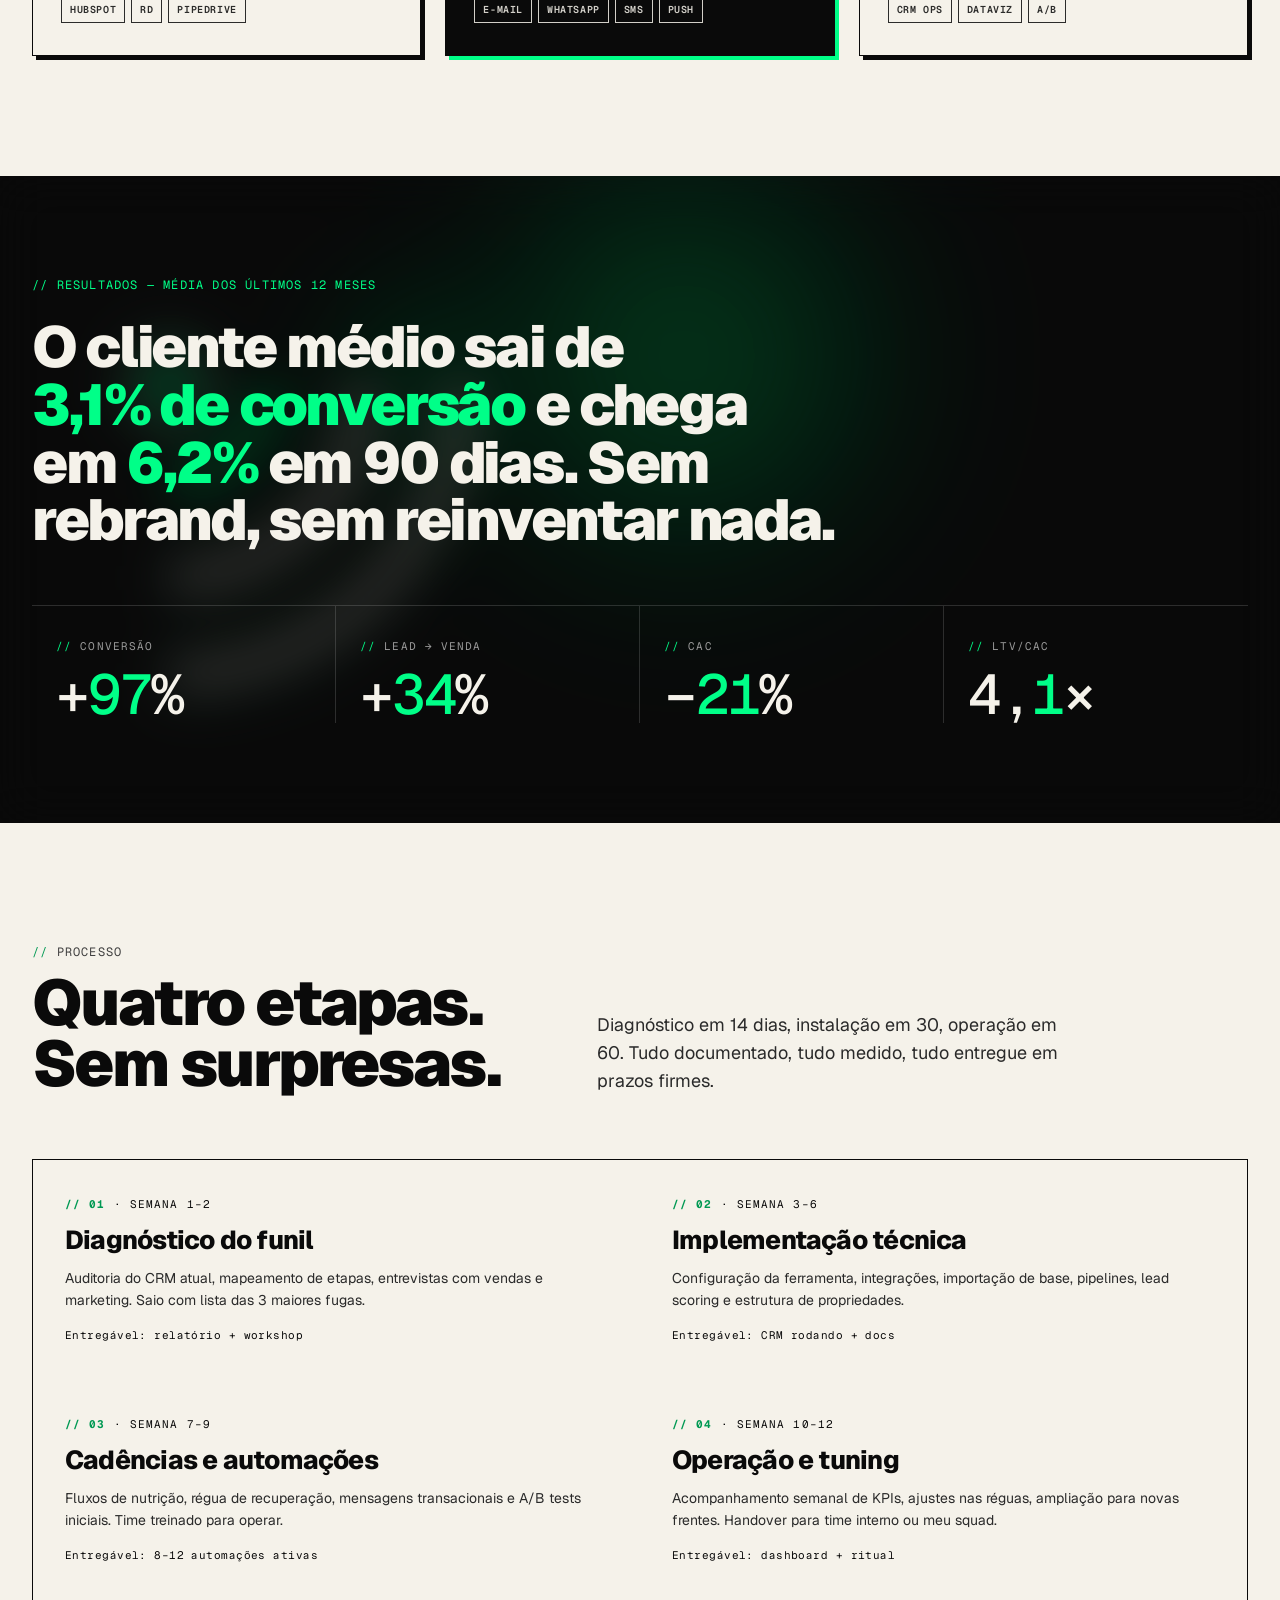
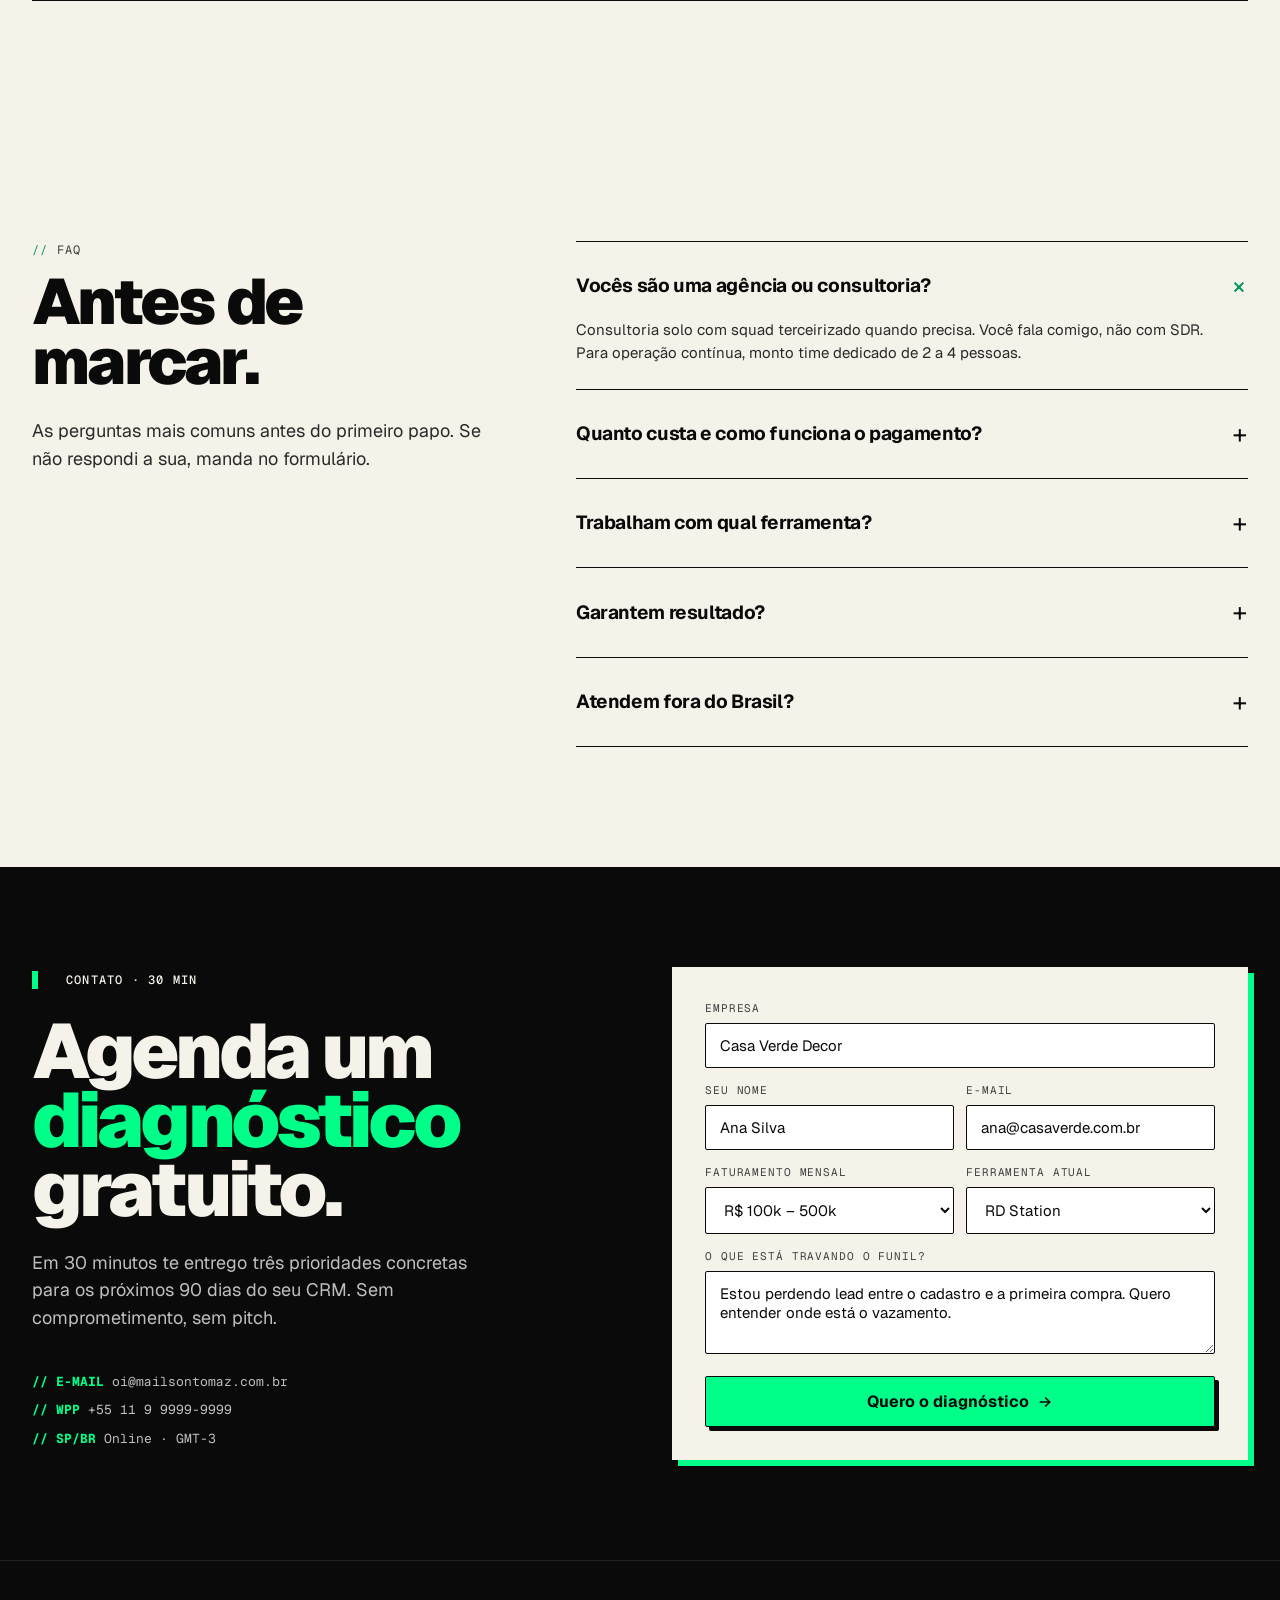
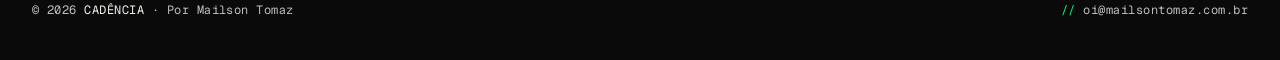
==== commit 23f82daa: "Update branding to Cadência (title, nav logo, and footer copyright)" ====
--- a/index.html
+++ b/index.html
@@ -5,7 +5,7 @@
 <head>
 <meta charset="utf-8"/>
 <meta name="viewport" content="width=device-width,initial-scale=1"/>
-<title>Mailson Tomaz · Consultor de CRM & Automação</title>
+<title>Cadência · CRM &amp; Relacionamento</title>
 <link rel="stylesheet" href="styles.css"/>
 <style>
   body { background: var(--ink-50); overflow-x: hidden; }
@@ -141,6 +141,7 @@
     letter-spacing: 0.04em; text-transform: uppercase;
   }
   .hero-proof .num { font-size: 28px; font-weight: 700; color: var(--ink-1000); letter-spacing: -0.03em; text-transform: none; }
+  .hero-proof .divider { width: 1px; height: 36px; background: var(--ink-300); }
 
   /* Hero right — glass stack */
   .glass-stack { position: relative; height: 540px; }
@@ -317,6 +318,59 @@
   footer { background: var(--ink-1000); color: var(--ink-300); border-top: 1px solid rgba(255,255,255,0.1); padding: 40px 32px; }
   .foot-inner { max-width: 1280px; margin: 0 auto; display: flex; justify-content: space-between; align-items: center; font-family: var(--font-mono); font-size: 12px; letter-spacing: 0.04em; }
   .foot-inner .green { color: var(--green-500); }
+
+  /* === RESPONSIVIDADE (MOBILE & TABLET) === */
+  @media (max-width: 1023px) {
+    .section { padding: 80px 24px; }
+    .hero-inner { grid-template-columns: 1fr; gap: 48px; text-align: center; }
+    .hero-sub { margin-left: auto; margin-right: auto; }
+    .hero-cta { justify-content: center; }
+    .hero-proof { justify-content: center; }
+    .glass-stack { height: 480px; max-width: 480px; margin: 0 auto; }
+    .section-head { grid-template-columns: 1fr; gap: 24px; text-align: center; }
+    .section-lead { margin-left: auto; margin-right: auto; }
+    .services-grid { grid-template-columns: repeat(2, 1fr); }
+    .faq { grid-template-columns: 1fr; gap: 48px; }
+    .contact-inner { grid-template-columns: 1fr; gap: 48px; }
+  }
+
+  @media (max-width: 767px) {
+    .section { padding: 60px 16px; }
+    .nav-inner { padding: 12px 16px; }
+    .nav-links { display: none; }
+    .nav-cta .btn-ghost { display: none; }
+    .logo-text span { display: none; }
+    
+    h1.hero-title { font-size: clamp(38px, 8vw, 64px); }
+    .hero-proof { flex-direction: column; gap: 20px; text-align: center; }
+    .hero-proof .divider { display: none; }
+    
+    .glass-stack { height: auto; display: flex; flex-direction: column; gap: 16px; max-width: 100%; }
+    .glass-card { position: static; width: 100% !important; height: auto; }
+    
+    .services-grid { grid-template-columns: 1fr; }
+    
+    .kpi-grid { grid-template-columns: repeat(2, 1fr); }
+    .kpi { border-right: none; border-bottom: 1px solid rgba(255,255,255,0.15); padding: 24px 16px; }
+    .kpi:nth-child(odd) { border-right: 1px solid rgba(255,255,255,0.15); }
+    .kpi:nth-last-child(-n+2) { border-bottom: none; }
+    
+    .process-grid { grid-template-columns: 1fr; gap: 1.5px; }
+    .step { min-height: auto; padding: 28px 24px; }
+    
+    .row2 { grid-template-columns: 1fr; }
+    .form { padding: 24px 20px; }
+    
+    footer { padding: 30px 16px; }
+    .foot-inner { flex-direction: column; gap: 16px; text-align: center; }
+  }
+
+  @media (max-width: 479px) {
+    .kpi-grid { grid-template-columns: 1fr; }
+    .kpi { border-right: none !important; border-bottom: 1px solid rgba(255,255,255,0.15); }
+    .kpi:last-child { border-bottom: none; }
+    .kpi:nth-child(odd) { border-right: none; }
+  }
 </style>
 </head>
 <body>
@@ -333,7 +387,7 @@
         </g>
         <circle cx="24" cy="24" r="9" fill="var(--green-500)" stroke="var(--ink-1000)" stroke-width="2.5"/>
       </svg>
-      <span class="logo-text">Mailson Tomaz <span>· CRM</span></span>
+      <span class="logo-text">Cadência <span>· Por Mailson Tomaz</span></span>
     </a>
     <div class="nav-links">
       <a href="#servicos">Serviços</a>
@@ -372,9 +426,9 @@
       </div>
       <div class="hero-proof">
         <div><div class="num">+47</div>projetos entregues</div>
-        <div style="width:1px;height:36px;background:var(--ink-300)"></div>
+        <div class="divider"></div>
         <div><div class="num">12 anos</div>de operação</div>
-        <div style="width:1px;height:36px;background:var(--ink-300)"></div>
+        <div class="divider"></div>
         <div><div class="num">R$ 18M</div>de receita influenciada</div>
       </div>
     </div>
@@ -626,7 +680,7 @@
 <!-- FOOTER -->
 <footer>
   <div class="foot-inner">
-    <div>© 2026 <span style="color:var(--ink-50)">MAILSON TOMAZ</span> · CONSULTORIA</div>
+    <div>© 2026 <span style="color:var(--ink-50)">CADÊNCIA</span> · Por Mailson Tomaz</div>
     <div><span class="green">//</span> oi@mailsontomaz.com.br</div>
   </div>
 </footer>
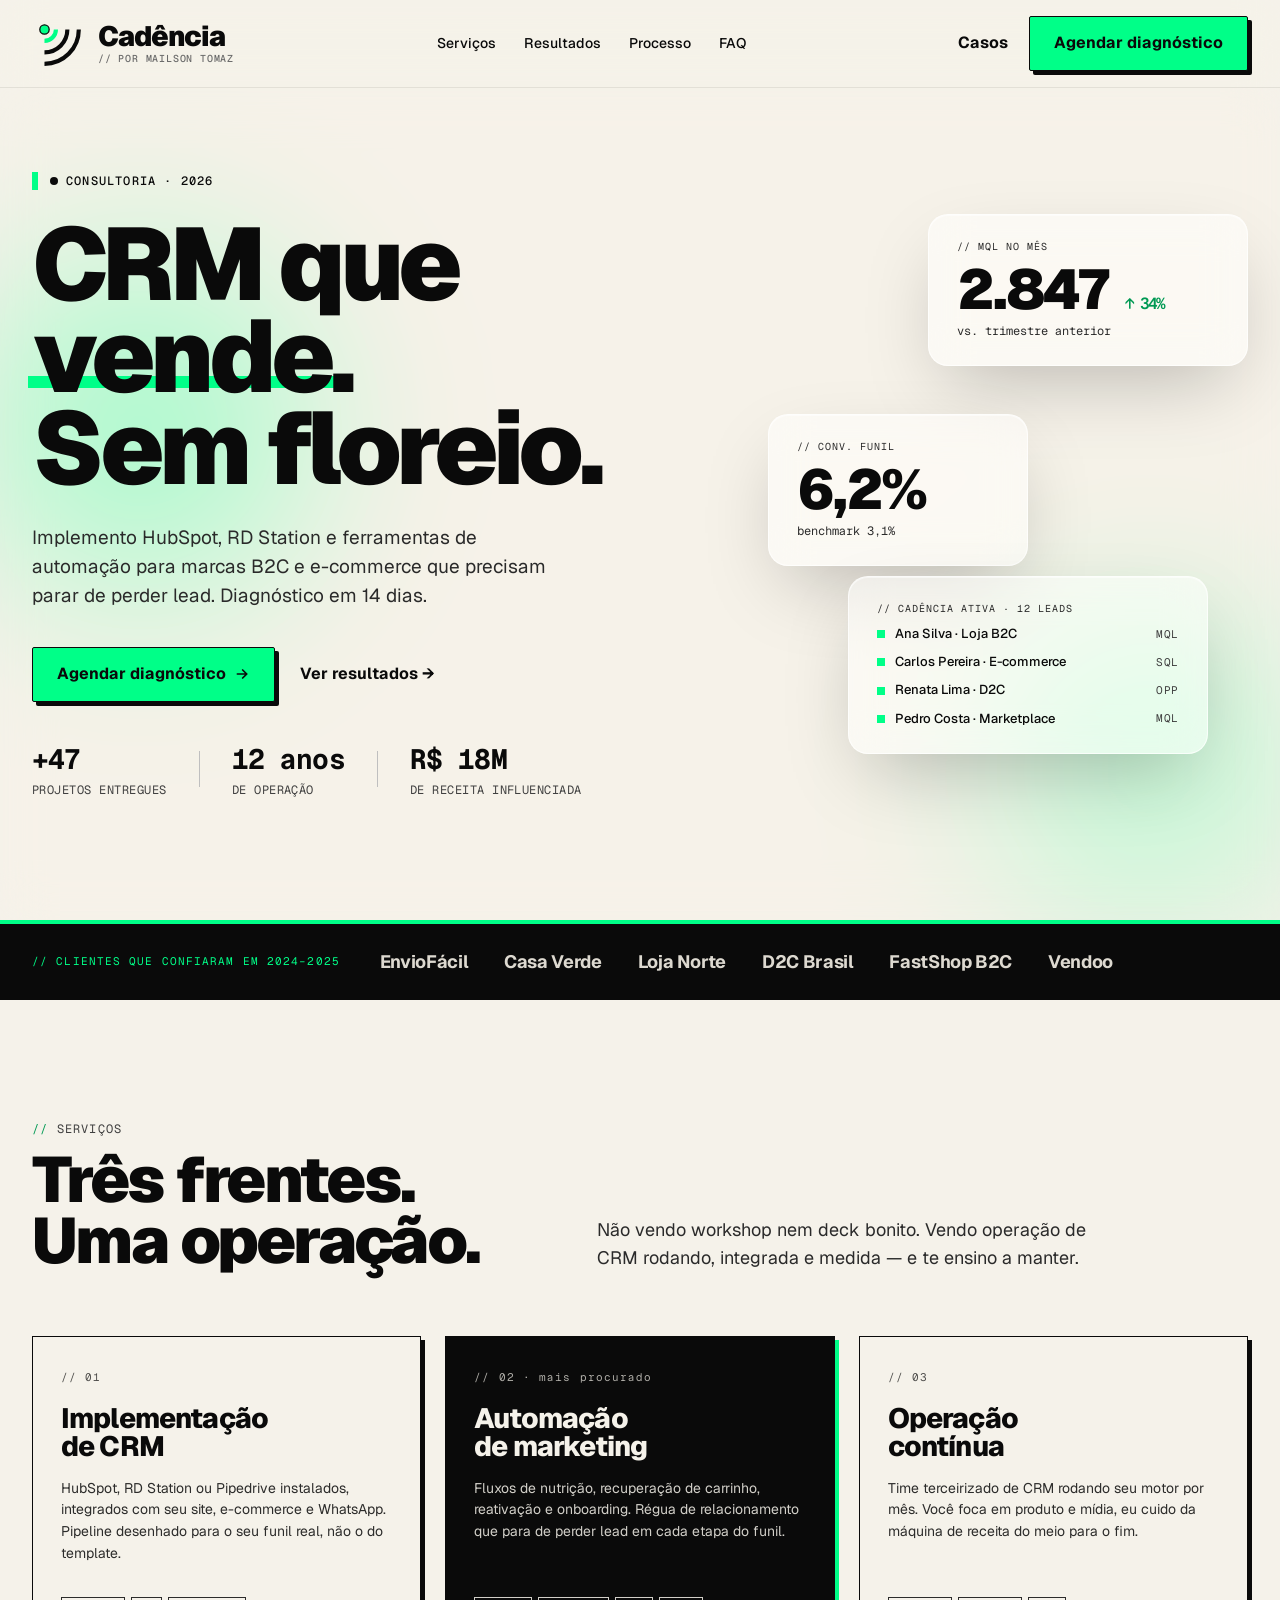
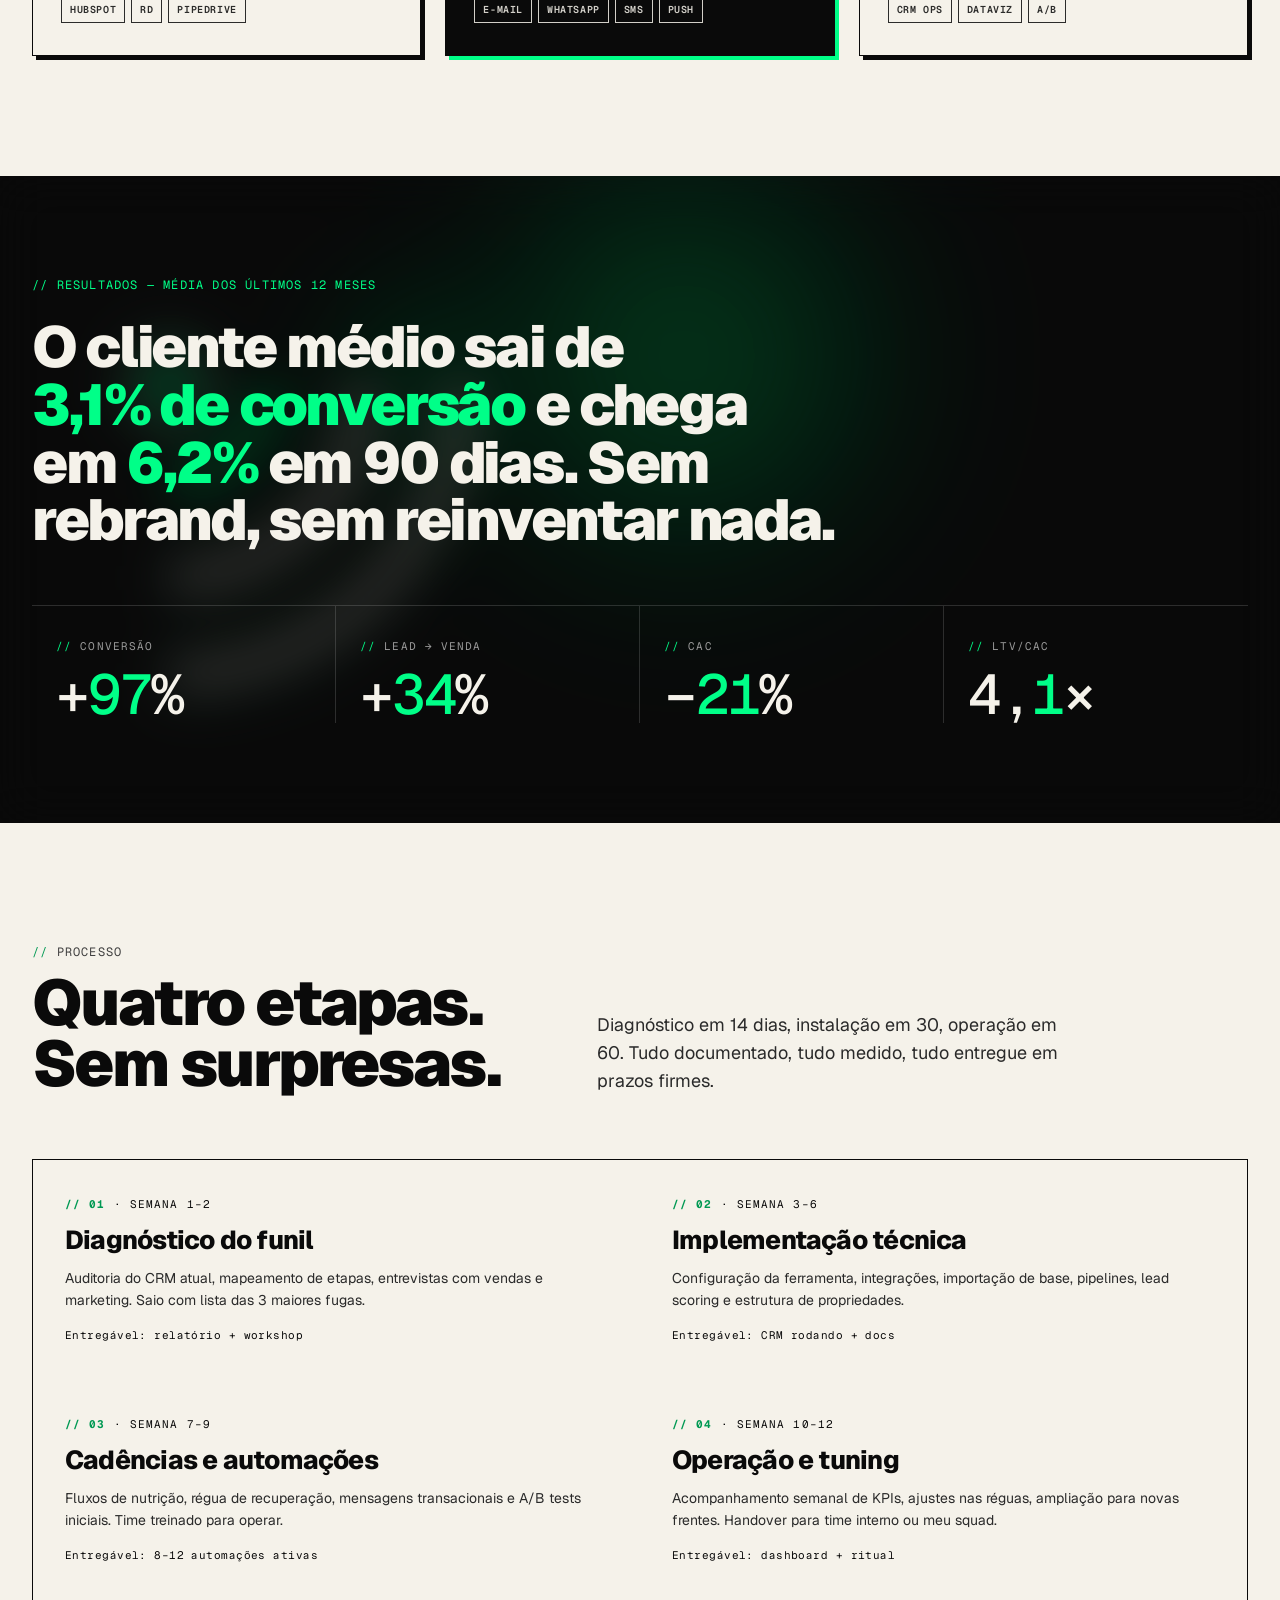
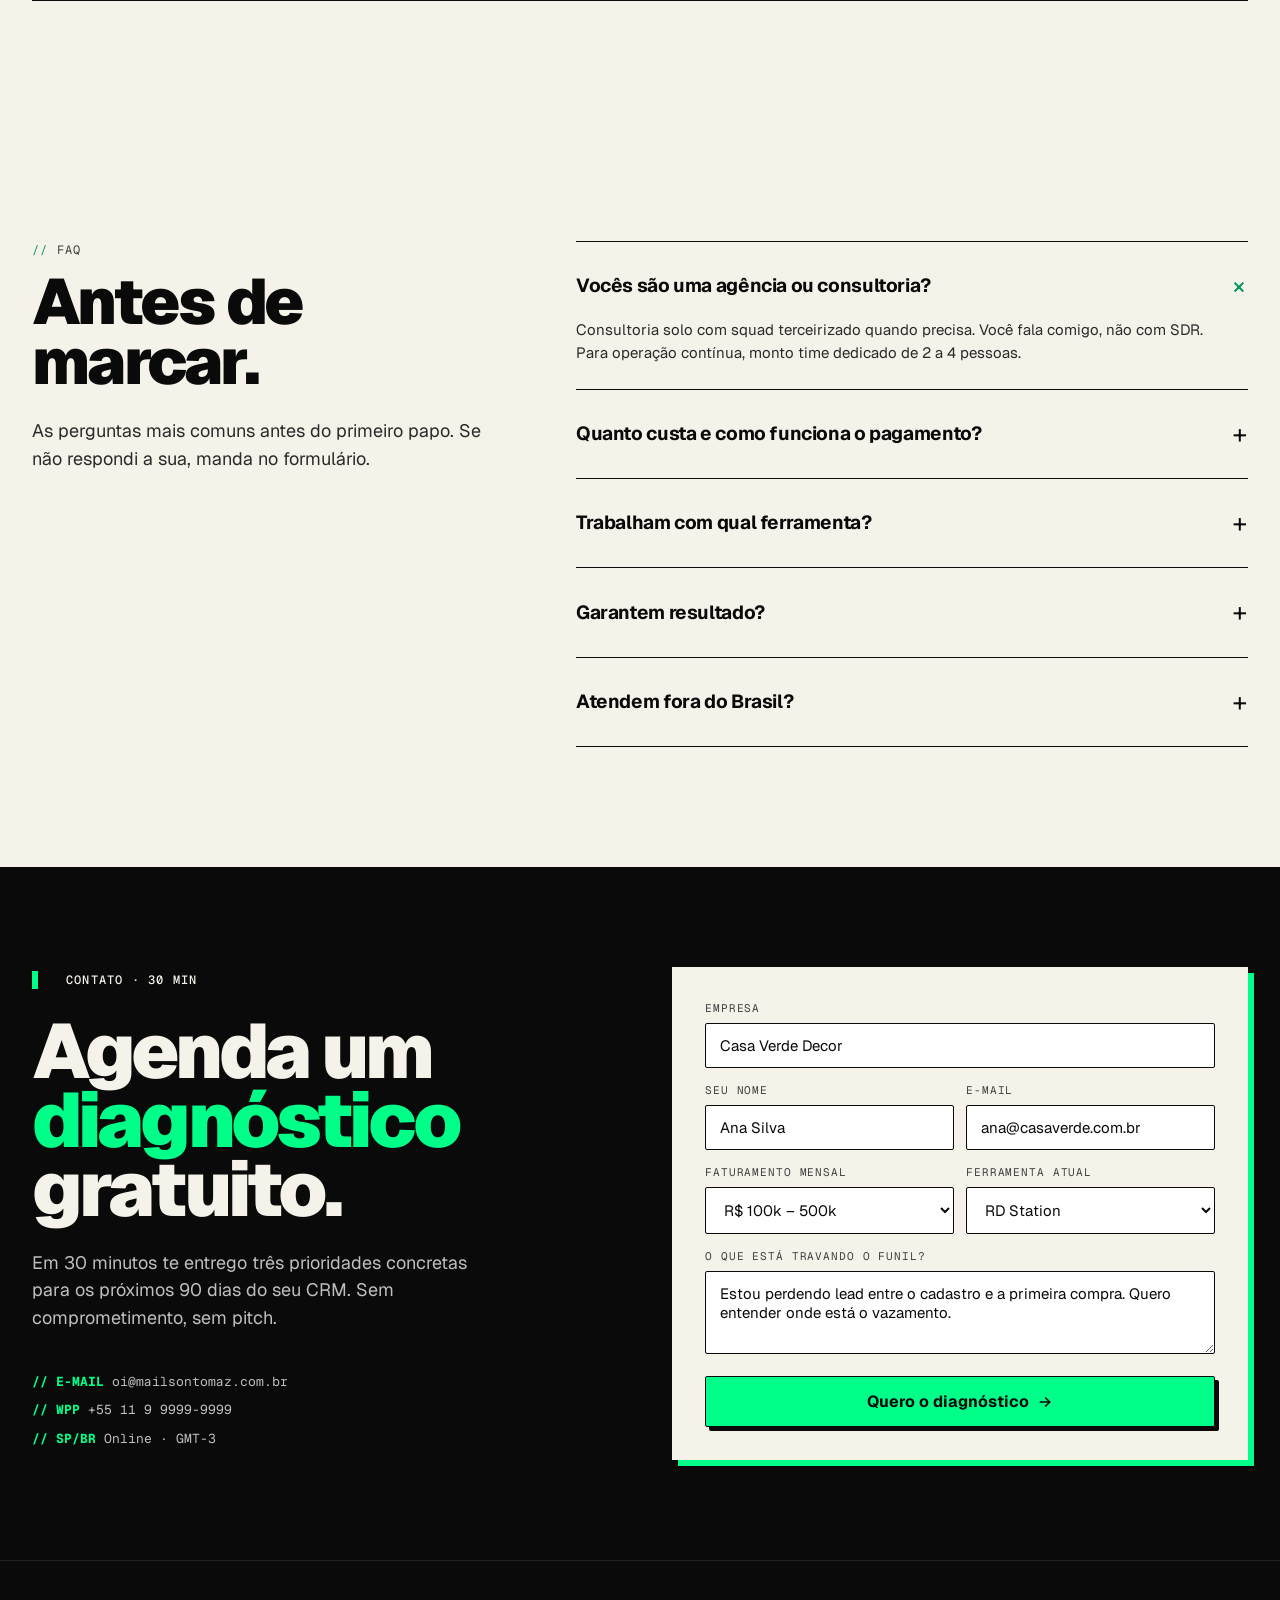
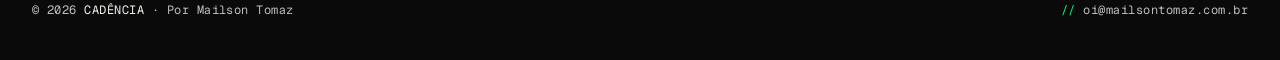
==== commit 50870d4a: "Update nav logo layout to stack brand title and subtitle next to the enlarged symbol" ====
--- a/index.html
+++ b/index.html
@@ -22,17 +22,38 @@
     max-width: 1280px; margin: 0 auto; padding: 16px 32px;
     display: flex; align-items: center; justify-content: space-between; gap: 24px;
   }
-  .logo { display: flex; align-items: center; gap: 12px; font-family: var(--font-mono); font-weight: 700; }
+  .logo { display: flex; align-items: center; gap: 14px; text-decoration: none; }
   .logo-symbol {
-    width: 32px;
-    height: 32px;
+    width: 52px;
+    height: 52px;
     display: inline-flex;
     align-items: center;
     justify-content: center;
     flex-shrink: 0;
   }
-  .logo-text { font-size: 13px; letter-spacing: 0.04em; text-transform: uppercase; }
-  .logo-text span { color: var(--ink-500); }
+  .logo-brand {
+    display: flex;
+    flex-direction: column;
+    justify-content: center;
+    line-height: 1.0;
+  }
+  .logo-title {
+    font-family: var(--font-sans);
+    font-size: 28px;
+    font-weight: 900;
+    letter-spacing: -0.04em;
+    line-height: 1.0;
+    color: var(--ink-1000);
+  }
+  .logo-subtitle {
+    font-family: var(--font-mono);
+    font-size: 10px;
+    font-weight: 500;
+    letter-spacing: 0.08em;
+    color: var(--ink-500);
+    margin-top: 4px;
+    line-height: 1.0;
+  }
   .nav-links { display: flex; gap: 28px; }
   .nav-links a {
     font-family: var(--font-sans); font-size: 14px; font-weight: 500;
@@ -339,7 +360,9 @@
     .nav-inner { padding: 12px 16px; }
     .nav-links { display: none; }
     .nav-cta .btn-ghost { display: none; }
-    .logo-text span { display: none; }
+    .logo-subtitle { display: none; }
+    .logo-symbol { width: 42px; height: 42px; }
+    .logo-title { font-size: 22px; }
     
     h1.hero-title { font-size: clamp(38px, 8vw, 64px); }
     .hero-proof { flex-direction: column; gap: 20px; text-align: center; }
@@ -379,7 +402,7 @@
 <nav class="nav">
   <div class="nav-inner">
     <a href="#" class="logo" style="text-decoration:none;color:var(--ink-1000)">
-      <svg class="logo-symbol" viewBox="0 0 100 100" width="32" height="32" fill="none" xmlns="http://www.w3.org/2000/svg">
+      <svg class="logo-symbol" viewBox="0 0 100 100" width="52" height="52" fill="none" xmlns="http://www.w3.org/2000/svg">
         <g stroke-width="8" stroke-linecap="butt" fill="none">
           <path d="M90 24 A66 66 0 0 1 24 90" stroke="var(--ink-1000)"/>
           <path d="M68 24 A44 44 0 0 1 24 68" stroke="var(--ink-1000)"/>
@@ -387,7 +410,10 @@
         </g>
         <circle cx="24" cy="24" r="9" fill="var(--green-500)" stroke="var(--ink-1000)" stroke-width="2.5"/>
       </svg>
-      <span class="logo-text">Cadência <span>· Por Mailson Tomaz</span></span>
+      <div class="logo-brand">
+        <span class="logo-title">Cadência</span>
+        <span class="logo-subtitle">// POR MAILSON TOMAZ</span>
+      </div>
     </a>
     <div class="nav-links">
       <a href="#servicos">Serviços</a>
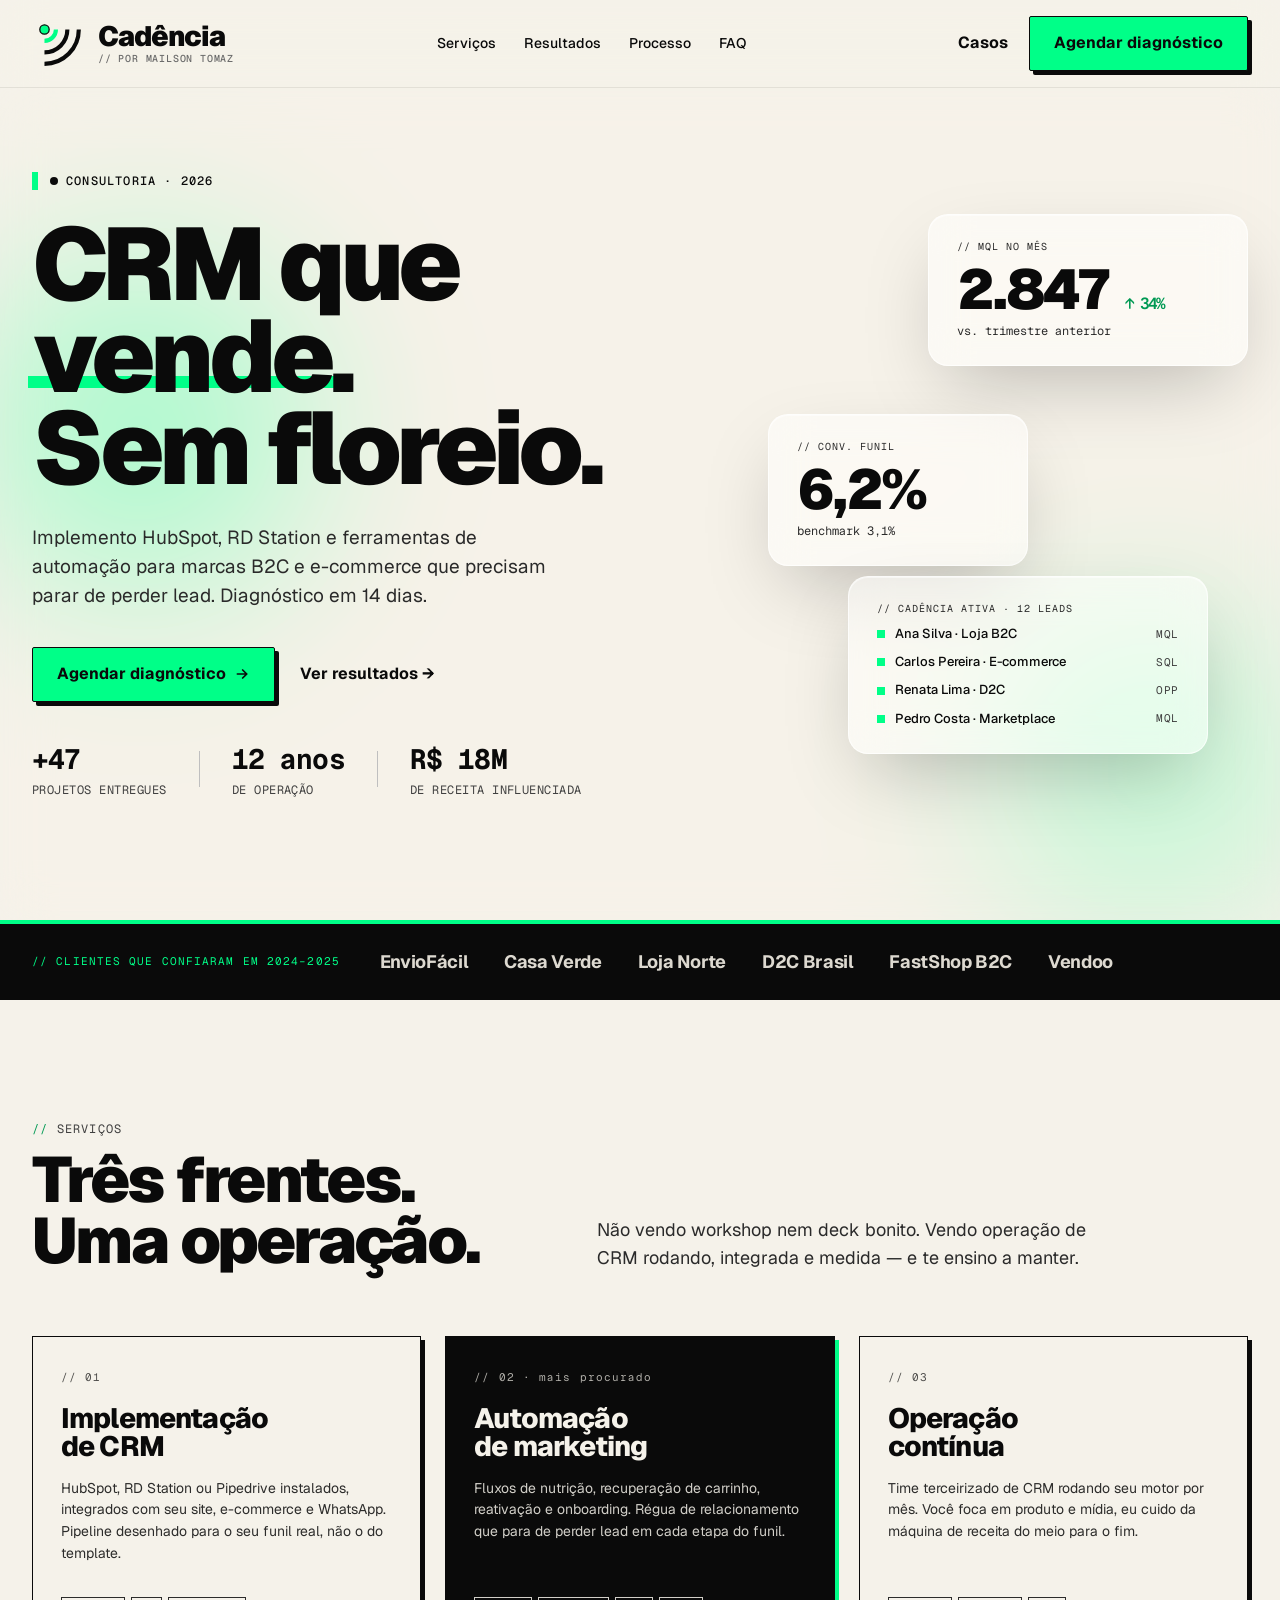
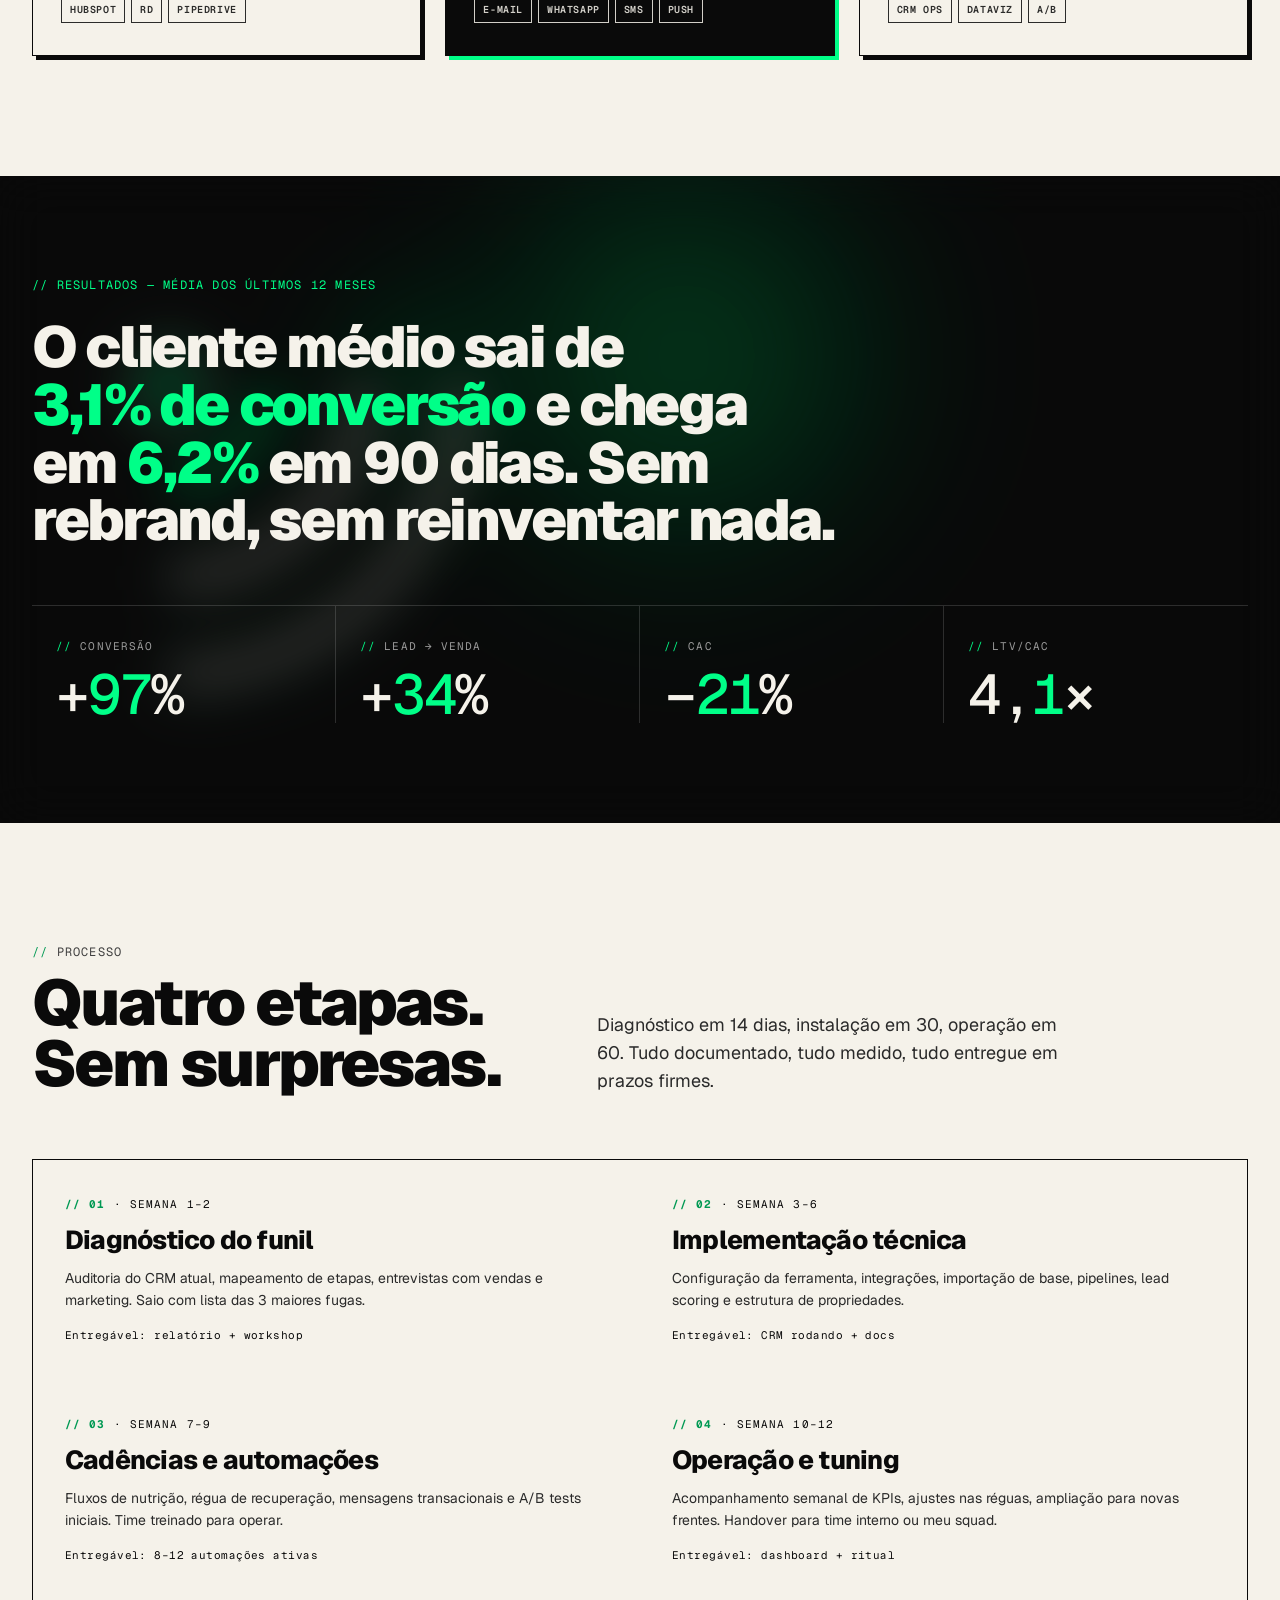
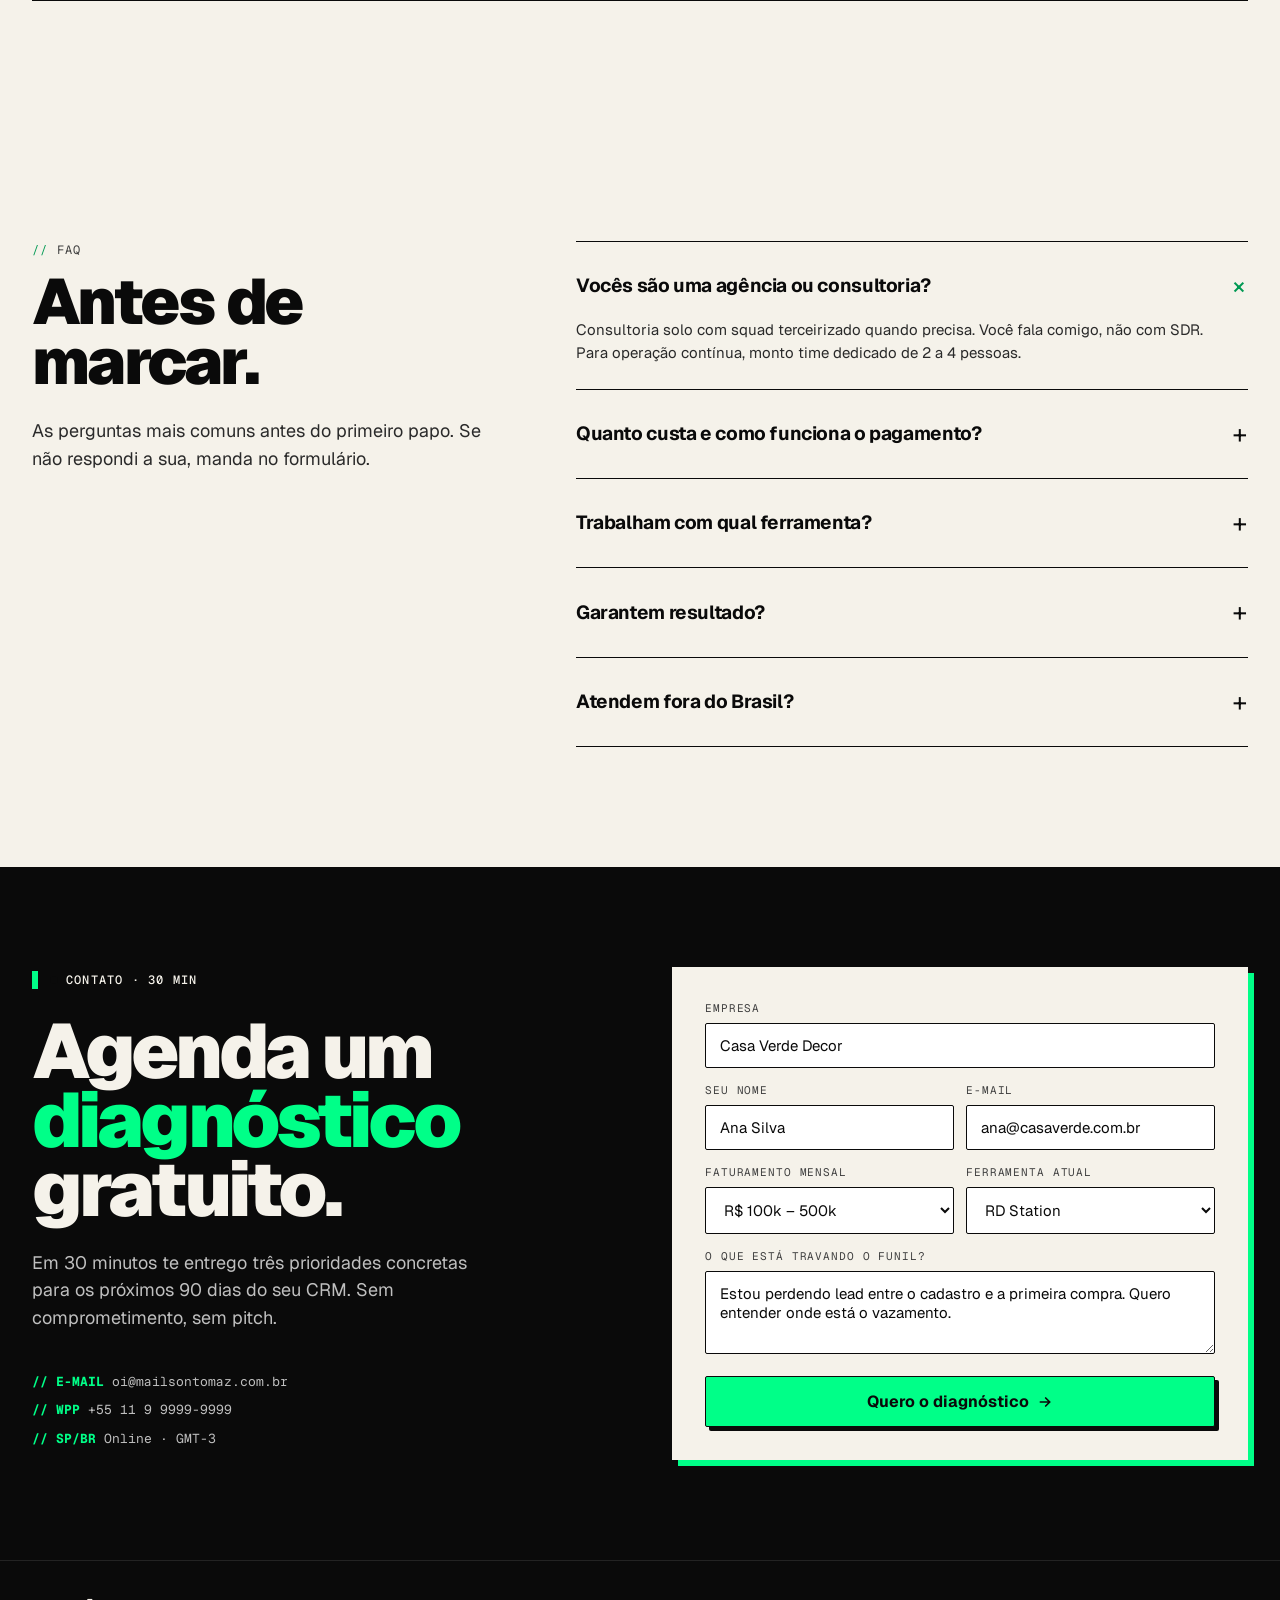
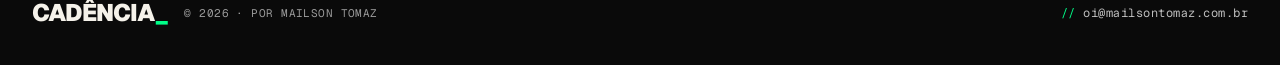
==== commit 102cdeb1: "Replace footer text with brand wordmark CADÊNCIA_ and credits" ====
--- a/index.html
+++ b/index.html
@@ -339,6 +339,27 @@
   footer { background: var(--ink-1000); color: var(--ink-300); border-top: 1px solid rgba(255,255,255,0.1); padding: 40px 32px; }
   .foot-inner { max-width: 1280px; margin: 0 auto; display: flex; justify-content: space-between; align-items: center; font-family: var(--font-mono); font-size: 12px; letter-spacing: 0.04em; }
   .foot-inner .green { color: var(--green-500); }
+  .foot-brand {
+    display: flex;
+    align-items: center;
+    gap: 16px;
+    flex-wrap: wrap;
+  }
+  .foot-wordmark {
+    font-family: var(--font-sans);
+    font-size: 24px;
+    font-weight: 900;
+    letter-spacing: -0.04em;
+    color: var(--ink-50);
+    line-height: 1.0;
+  }
+  .foot-credit {
+    font-family: var(--font-mono);
+    font-size: 11px;
+    color: var(--ink-400);
+    letter-spacing: 0.04em;
+    text-transform: uppercase;
+  }
 
   /* === RESPONSIVIDADE (MOBILE & TABLET) === */
   @media (max-width: 1023px) {
@@ -386,6 +407,7 @@
     
     footer { padding: 30px 16px; }
     .foot-inner { flex-direction: column; gap: 16px; text-align: center; }
+    .foot-brand { flex-direction: column; gap: 8px; justify-content: center; }
   }
 
   @media (max-width: 479px) {
@@ -706,7 +728,10 @@
 <!-- FOOTER -->
 <footer>
   <div class="foot-inner">
-    <div>© 2026 <span style="color:var(--ink-50)">CADÊNCIA</span> · Por Mailson Tomaz</div>
+    <div class="foot-brand">
+      <span class="foot-wordmark">CADÊNCIA<span style="color:var(--green-500)">_</span></span>
+      <span class="foot-credit">© 2026 · POR MAILSON TOMAZ</span>
+    </div>
     <div><span class="green">//</span> oi@mailsontomaz.com.br</div>
   </div>
 </footer>
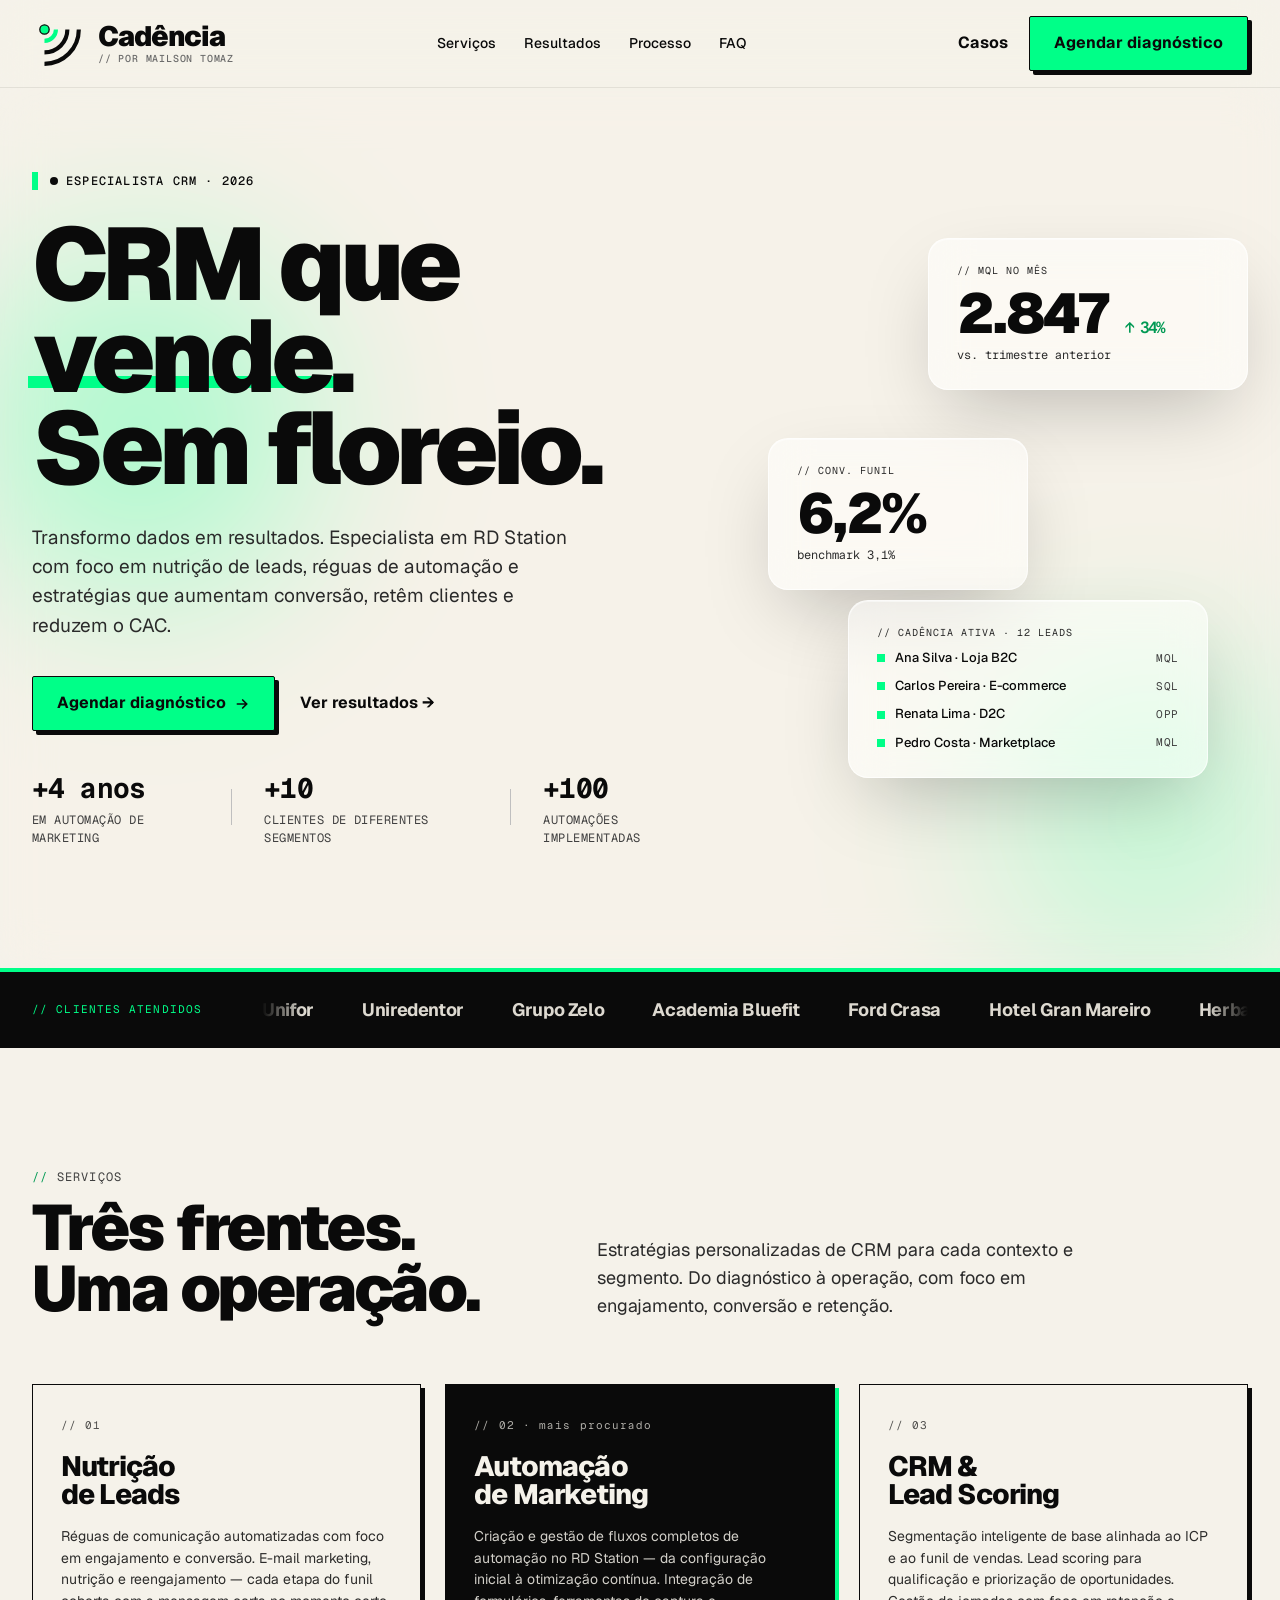
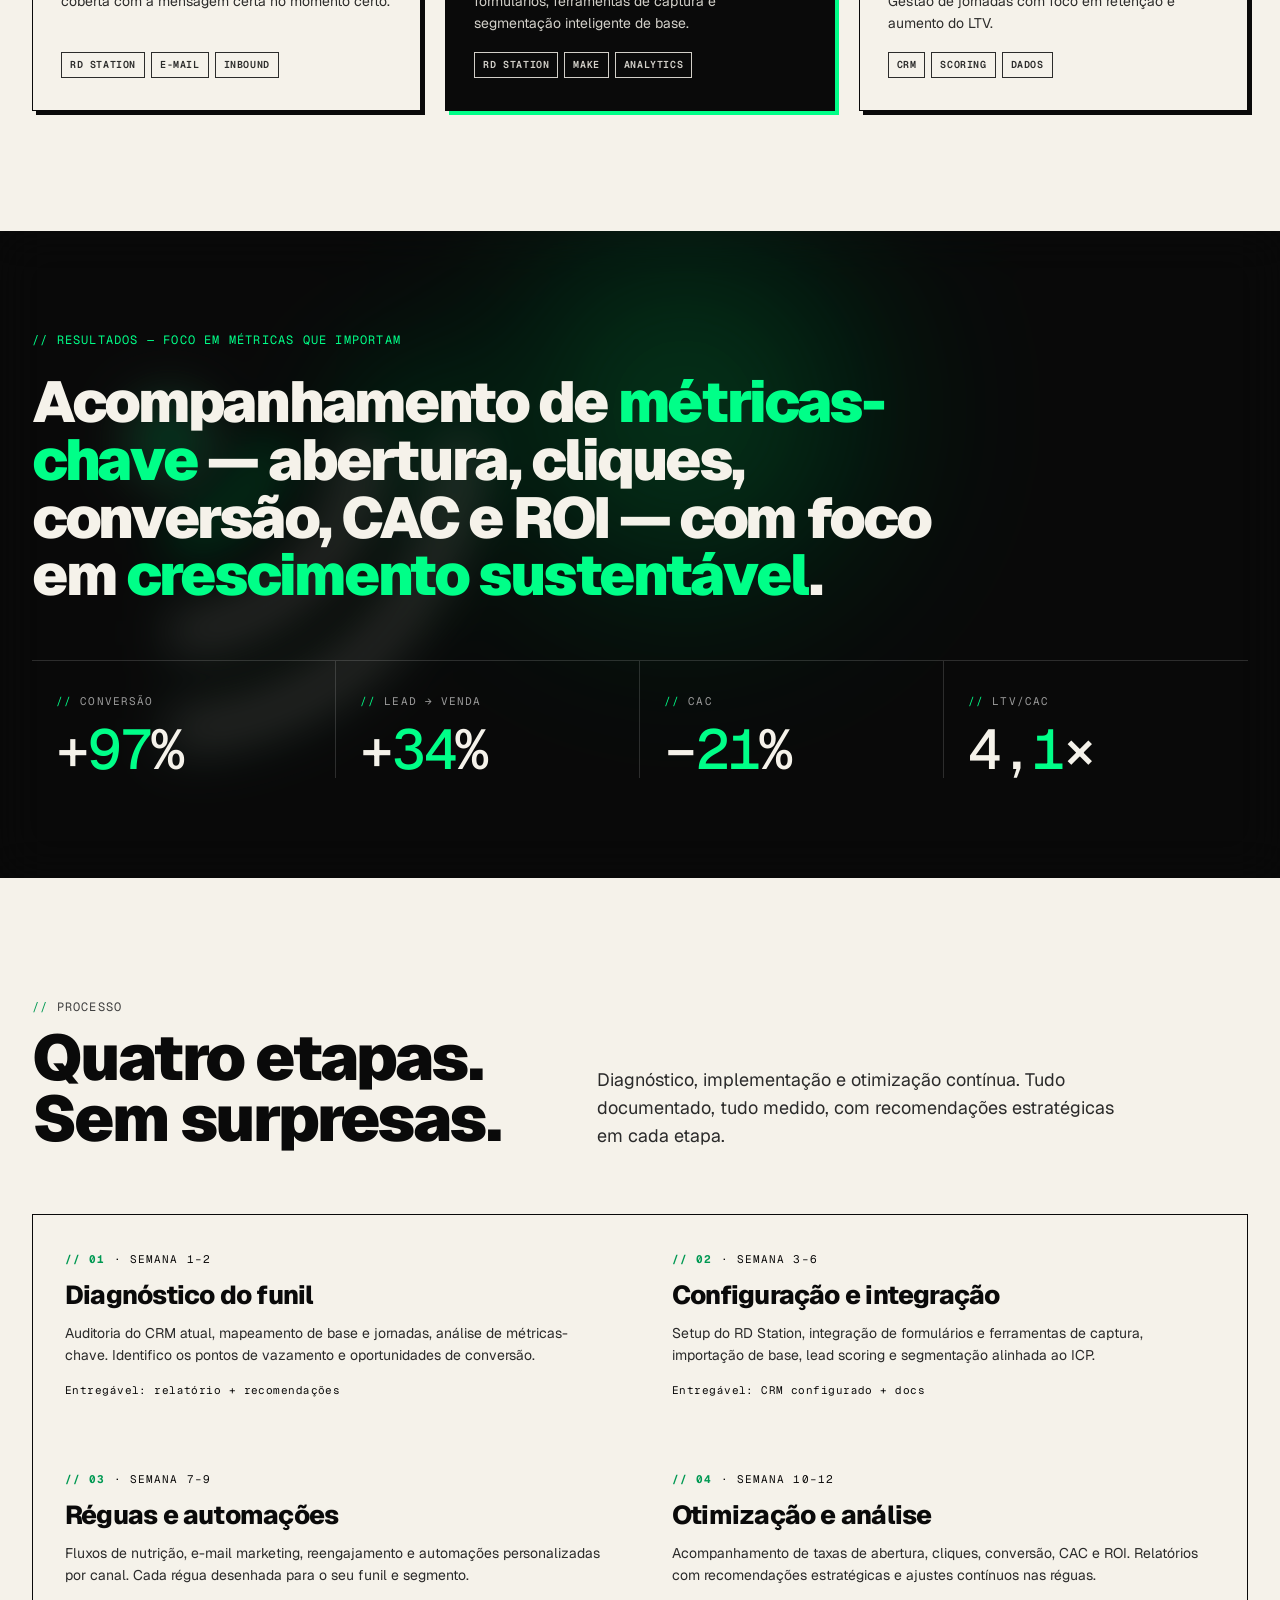
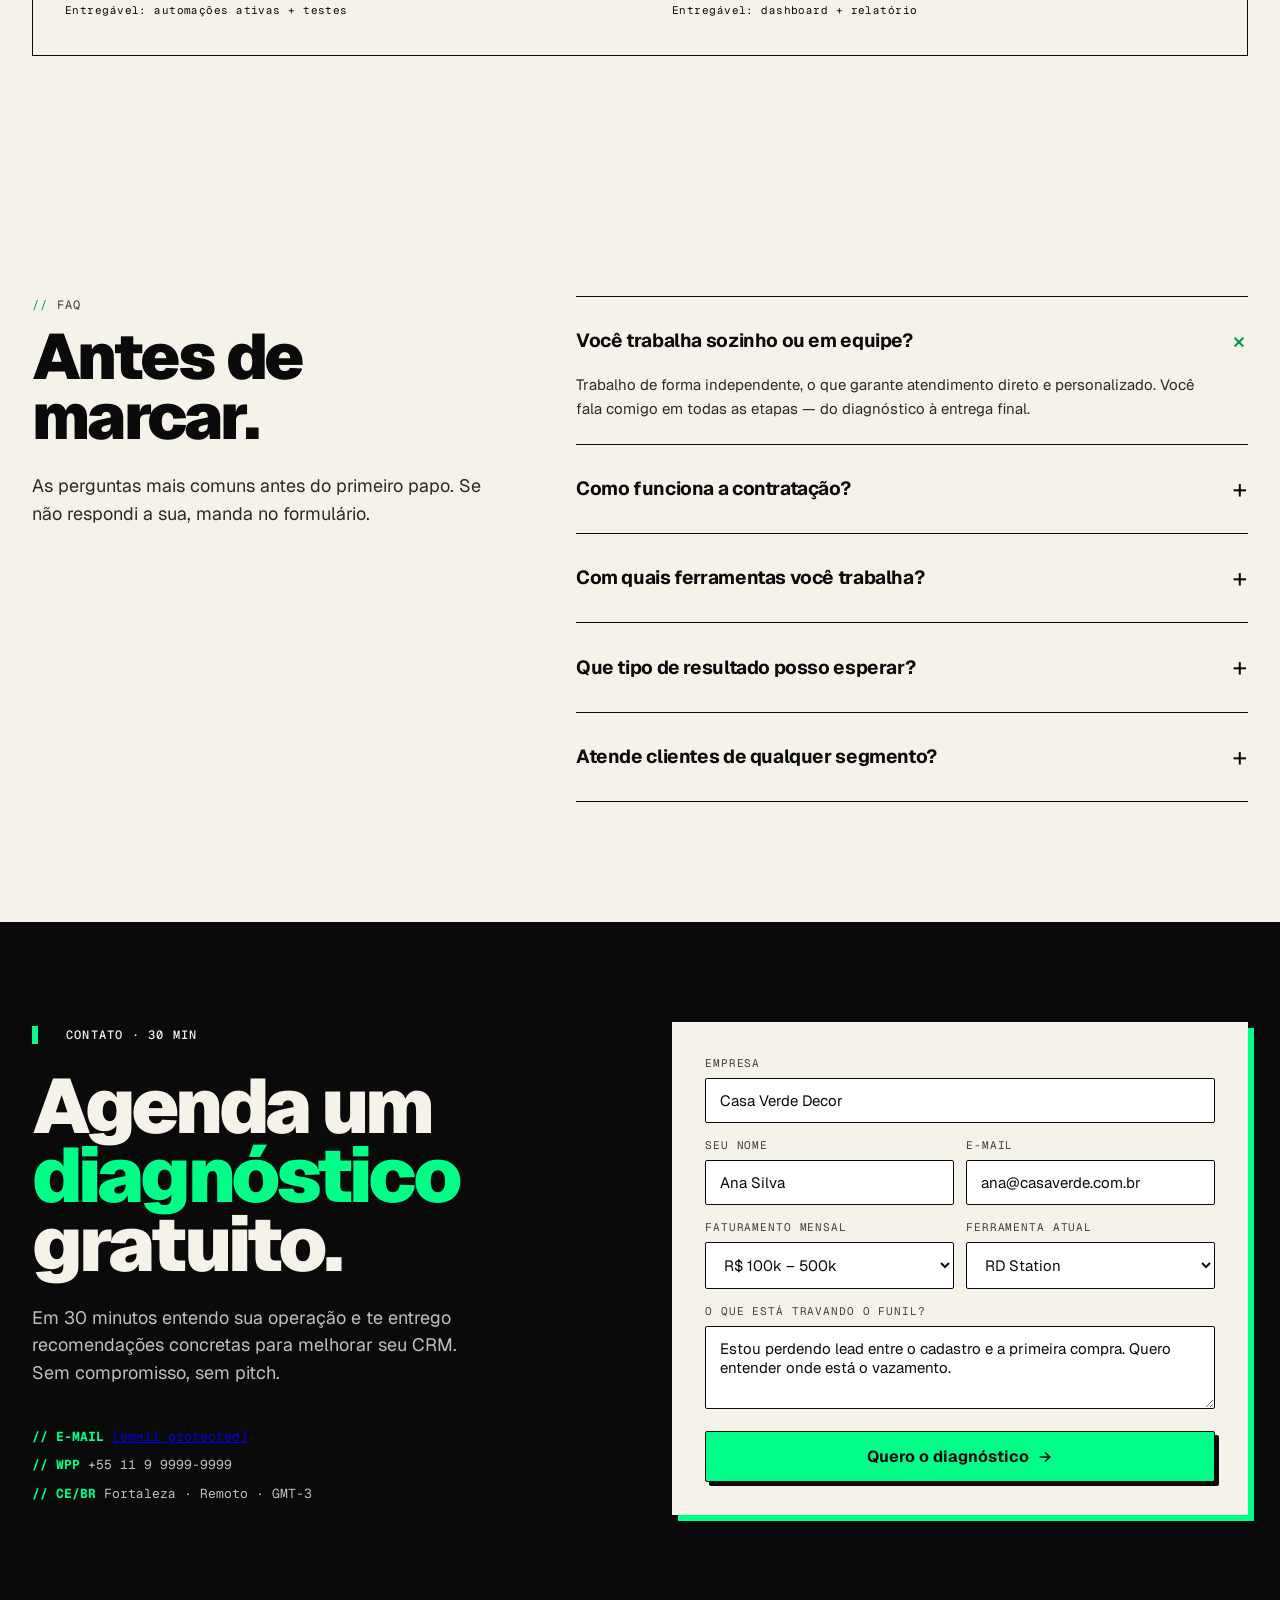
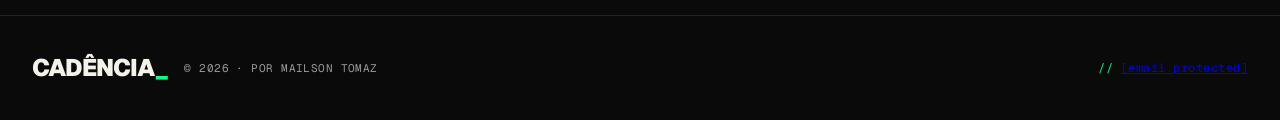
==== commit c3dc490f: "Update sitev2.html to latest local changes" ====
--- a/index.html
+++ b/index.html
@@ -195,11 +195,14 @@
     background: var(--ink-1000); color: var(--ink-300);
     padding: 24px 32px;
     border-top: 4px solid var(--green-500);
-  }
-  .trust-inner { max-width: 1280px; margin: 0 auto; display: flex; align-items: center; gap: 40px; flex-wrap: wrap; }
-  .trust-label { font-family: var(--font-mono); font-size: 11px; letter-spacing: 0.1em; text-transform: uppercase; color: var(--green-500); white-space: nowrap; }
-  .trust-logos { display: flex; gap: 36px; flex-wrap: wrap; }
-  .trust-logos span { font-family: var(--font-sans); font-weight: 700; font-size: 18px; color: var(--ink-200); letter-spacing: -0.02em; }
+    overflow: hidden;
+  }
+  .trust-inner { max-width: 1280px; margin: 0 auto; display: flex; align-items: center; gap: 40px; }
+  .trust-label { font-family: var(--font-mono); font-size: 11px; letter-spacing: 0.1em; text-transform: uppercase; color: var(--green-500); white-space: nowrap; flex-shrink: 0; position: relative; z-index: 2; background: var(--ink-1000); padding-right: 20px; }
+  .trust-marquee { overflow: hidden; flex: 1; mask-image: linear-gradient(to right, transparent, black 40px, black calc(100% - 40px), transparent); -webkit-mask-image: linear-gradient(to right, transparent, black 40px, black calc(100% - 40px), transparent); }
+  .trust-track { display: flex; gap: 48px; width: max-content; animation: marquee 20s linear infinite; }
+  .trust-track span { font-family: var(--font-sans); font-weight: 700; font-size: 18px; color: var(--ink-200); letter-spacing: -0.02em; white-space: nowrap; }
+  @keyframes marquee { 0% { transform: translateX(0); } 100% { transform: translateX(-50%); } }
 
   /* === SERVICES === */
   .section { padding: 120px 32px; }
@@ -463,9 +466,9 @@
   <div class="hero-blob-2"></div>
   <div class="hero-inner">
     <div>
-      <div class="kicker">Consultoria · 2026</div>
+      <div class="kicker">Especialista CRM · 2026</div>
       <h1 class="hero-title">CRM que <span class="accent">vende</span>.<br/>Sem floreio.</h1>
-      <p class="hero-sub">Implemento HubSpot, RD Station e ferramentas de automação para marcas B2C e e-commerce que precisam parar de perder lead. Diagnóstico em 14 dias.</p>
+      <p class="hero-sub">Transformo dados em resultados. Especialista em RD Station com foco em nutrição de leads, réguas de automação e estratégias que aumentam conversão, retêm clientes e reduzem o CAC.</p>
       <div class="hero-cta">
         <a href="#contato" class="btn btn-primary">Agendar diagnóstico
           <svg width="16" height="16" viewBox="0 0 24 24" fill="none" stroke="currentColor" stroke-width="2.5" stroke-linecap="round"><path d="M5 12h14M13 6l6 6-6 6"/></svg>
@@ -473,11 +476,11 @@
         <a href="#resultados" class="btn btn-ghost">Ver resultados →</a>
       </div>
       <div class="hero-proof">
-        <div><div class="num">+47</div>projetos entregues</div>
+        <div><div class="num">+4 anos</div>em automação de marketing</div>
         <div class="divider"></div>
-        <div><div class="num">12 anos</div>de operação</div>
+        <div><div class="num">+10</div>clientes de diferentes segmentos</div>
         <div class="divider"></div>
-        <div><div class="num">R$ 18M</div>de receita influenciada</div>
+        <div><div class="num">+100</div>automações implementadas</div>
       </div>
     </div>
     <div class="glass-stack">
@@ -507,9 +510,11 @@
 <!-- TRUST -->
 <section class="trust">
   <div class="trust-inner">
-    <div class="trust-label">// Clientes que confiaram em 2024–2025</div>
-    <div class="trust-logos">
-      <span>EnvioFácil</span><span>Casa Verde</span><span>Loja Norte</span><span>D2C Brasil</span><span>FastShop B2C</span><span>Vendoo</span>
+    <div class="trust-label">// Clientes atendidos</div>
+    <div class="trust-marquee">
+      <div class="trust-track">
+        <span>Unifor</span><span>Uniredentor</span><span>Grupo Zelo</span><span>Academia Bluefit</span><span>Ford Crasa</span><span>Hotel Gran Mareiro</span><span>Herbal Foods</span><span>INDAC</span><span>Instituto Atlântico</span><span>Unifor</span><span>Uniredentor</span><span>Grupo Zelo</span><span>Academia Bluefit</span><span>Ford Crasa</span><span>Hotel Gran Mareiro</span><span>Herbal Foods</span><span>INDAC</span><span>Instituto Atlântico</span>
+      </div>
     </div>
   </div>
 </section>
@@ -522,31 +527,31 @@
         <div class="section-eye">Serviços</div>
         <h2 class="section-title">Três frentes.<br/>Uma operação.</h2>
       </div>
-      <p class="section-lead">Não vendo workshop nem deck bonito. Vendo operação de CRM rodando, integrada e medida — e te ensino a manter.</p>
+      <p class="section-lead">Estratégias personalizadas de CRM para cada contexto e segmento. Do diagnóstico à operação, com foco em engajamento, conversão e retenção.</p>
     </div>
     <div class="services-grid">
       <div class="svc-card">
         <div class="svc-num">// 01</div>
-        <div class="svc-title">Implementação<br/>de CRM</div>
-        <div class="svc-desc">HubSpot, RD Station ou Pipedrive instalados, integrados com seu site, e-commerce e WhatsApp. Pipeline desenhado para o seu funil real, não o do template.</div>
+        <div class="svc-title">Nutrição<br/>de Leads</div>
+        <div class="svc-desc">Réguas de comunicação automatizadas com foco em engajamento e conversão. E-mail marketing, nutrição e reengajamento — cada etapa do funil coberta com a mensagem certa no momento certo.</div>
         <div class="svc-tools">
-          <span class="tool">HubSpot</span><span class="tool">RD</span><span class="tool">Pipedrive</span>
+          <span class="tool">RD Station</span><span class="tool">E-mail</span><span class="tool">Inbound</span>
         </div>
       </div>
       <div class="svc-card feat">
         <div class="svc-num">// 02 · mais procurado</div>
-        <div class="svc-title">Automação<br/>de marketing</div>
-        <div class="svc-desc">Fluxos de nutrição, recuperação de carrinho, reativação e onboarding. Régua de relacionamento que para de perder lead em cada etapa do funil.</div>
+        <div class="svc-title">Automação<br/>de Marketing</div>
+        <div class="svc-desc">Criação e gestão de fluxos completos de automação no RD Station — da configuração inicial à otimização contínua. Integração de formulários, ferramentas de captura e segmentação inteligente de base.</div>
         <div class="svc-tools">
-          <span class="tool">E-mail</span><span class="tool">WhatsApp</span><span class="tool">SMS</span><span class="tool">Push</span>
+          <span class="tool">RD Station</span><span class="tool">Make</span><span class="tool">Analytics</span>
         </div>
       </div>
       <div class="svc-card">
         <div class="svc-num">// 03</div>
-        <div class="svc-title">Operação<br/>contínua</div>
-        <div class="svc-desc">Time terceirizado de CRM rodando seu motor por mês. Você foca em produto e mídia, eu cuido da máquina de receita do meio para o fim.</div>
+        <div class="svc-title">CRM &<br/>Lead Scoring</div>
+        <div class="svc-desc">Segmentação inteligente de base alinhada ao ICP e ao funil de vendas. Lead scoring para qualificação e priorização de oportunidades. Gestão de jornadas com foco em retenção e aumento do LTV.</div>
         <div class="svc-tools">
-          <span class="tool">CRM Ops</span><span class="tool">Dataviz</span><span class="tool">A/B</span>
+          <span class="tool">CRM</span><span class="tool">Scoring</span><span class="tool">Dados</span>
         </div>
       </div>
     </div>
@@ -568,8 +573,8 @@
   </div>
   <div class="kpi-glass-overlay"></div>
   <div class="kpi-inner">
-    <div class="kpi-eye">// Resultados — média dos últimos 12 meses</div>
-    <h2 class="kpi-quote">O cliente médio sai de <em>3,1% de conversão</em> e chega em <em>6,2%</em> em 90 dias. Sem rebrand, sem reinventar nada.</h2>
+    <div class="kpi-eye">// Resultados — foco em métricas que importam</div>
+    <h2 class="kpi-quote">Acompanhamento de <em>métricas-chave</em> — abertura, cliques, conversão, CAC e ROI — com foco em <em>crescimento sustentável</em>.</h2>
     <div class="kpi-grid">
       <div class="kpi">
         <div class="kpi-label">Conversão</div>
@@ -599,32 +604,32 @@
         <div class="section-eye">Processo</div>
         <h2 class="section-title">Quatro etapas.<br/>Sem surpresas.</h2>
       </div>
-      <p class="section-lead">Diagnóstico em 14 dias, instalação em 30, operação em 60. Tudo documentado, tudo medido, tudo entregue em prazos firmes.</p>
+      <p class="section-lead">Diagnóstico, implementação e otimização contínua. Tudo documentado, tudo medido, com recomendações estratégicas em cada etapa.</p>
     </div>
     <div class="process-grid">
       <div class="step">
         <div class="step-n"><strong>// 01</strong> · Semana 1–2</div>
         <div class="step-title">Diagnóstico do funil</div>
-        <div class="step-desc">Auditoria do CRM atual, mapeamento de etapas, entrevistas com vendas e marketing. Saio com lista das 3 maiores fugas.</div>
-        <div class="step-meta">Entregável: relatório + workshop</div>
+        <div class="step-desc">Auditoria do CRM atual, mapeamento de base e jornadas, análise de métricas-chave. Identifico os pontos de vazamento e oportunidades de conversão.</div>
+        <div class="step-meta">Entregável: relatório + recomendações</div>
       </div>
       <div class="step">
         <div class="step-n"><strong>// 02</strong> · Semana 3–6</div>
-        <div class="step-title">Implementação técnica</div>
-        <div class="step-desc">Configuração da ferramenta, integrações, importação de base, pipelines, lead scoring e estrutura de propriedades.</div>
-        <div class="step-meta">Entregável: CRM rodando + docs</div>
+        <div class="step-title">Configuração e integração</div>
+        <div class="step-desc">Setup do RD Station, integração de formulários e ferramentas de captura, importação de base, lead scoring e segmentação alinhada ao ICP.</div>
+        <div class="step-meta">Entregável: CRM configurado + docs</div>
       </div>
       <div class="step">
         <div class="step-n"><strong>// 03</strong> · Semana 7–9</div>
-        <div class="step-title">Cadências e automações</div>
-        <div class="step-desc">Fluxos de nutrição, régua de recuperação, mensagens transacionais e A/B tests iniciais. Time treinado para operar.</div>
-        <div class="step-meta">Entregável: 8–12 automações ativas</div>
+        <div class="step-title">Réguas e automações</div>
+        <div class="step-desc">Fluxos de nutrição, e-mail marketing, reengajamento e automações personalizadas por canal. Cada régua desenhada para o seu funil e segmento.</div>
+        <div class="step-meta">Entregável: automações ativas + testes</div>
       </div>
       <div class="step">
         <div class="step-n"><strong>// 04</strong> · Semana 10–12</div>
-        <div class="step-title">Operação e tuning</div>
-        <div class="step-desc">Acompanhamento semanal de KPIs, ajustes nas réguas, ampliação para novas frentes. Handover para time interno ou meu squad.</div>
-        <div class="step-meta">Entregável: dashboard + ritual</div>
+        <div class="step-title">Otimização e análise</div>
+        <div class="step-desc">Acompanhamento de taxas de abertura, cliques, conversão, CAC e ROI. Relatórios com recomendações estratégicas e ajustes contínuos nas réguas.</div>
+        <div class="step-meta">Entregável: dashboard + relatório</div>
       </div>
     </div>
   </div>
@@ -641,24 +646,24 @@
       </div>
       <div class="faq-list">
         <details open>
-          <summary>Vocês são uma agência ou consultoria?</summary>
-          <p>Consultoria solo com squad terceirizado quando precisa. Você fala comigo, não com SDR. Para operação contínua, monto time dedicado de 2 a 4 pessoas.</p>
+          <summary>Você trabalha sozinho ou em equipe?</summary>
+          <p>Trabalho de forma independente, o que garante atendimento direto e personalizado. Você fala comigo em todas as etapas — do diagnóstico à entrega final.</p>
         </details>
         <details>
-          <summary>Quanto custa e como funciona o pagamento?</summary>
-          <p>Projetos a partir de R$ 28k para implementação fechada, ou R$ 8–18k/mês para operação contínua. Pagamento em parcelas vinculadas a entregáveis.</p>
+          <summary>Como funciona a contratação?</summary>
+          <p>Cada projeto tem escopo e valor definidos após o diagnóstico inicial. Trabalho com projetos fechados ou acompanhamento mensal, sempre com entregáveis claros e prazos definidos.</p>
         </details>
         <details>
-          <summary>Trabalham com qual ferramenta?</summary>
-          <p>HubSpot (parceiro Gold), RD Station, Pipedrive e ActiveCampaign. Para automação avançada uso Make, n8n e Zapier. Para e-commerce, conecto Shopify, VTEX e Nuvemshop.</p>
+          <summary>Com quais ferramentas você trabalha?</summary>
+          <p>Sou especialista em RD Station Marketing e RD Station CRM. Também trabalho com Google Analytics, Meta Ads e ferramentas de integração como Make e Zapier.</p>
         </details>
         <details>
-          <summary>Garantem resultado?</summary>
-          <p>Garanto entrega técnica e operação rodando. Resultado depende de mídia, oferta e produto — mas o cliente médio sai com 30 a 90% de aumento de conversão de funil em 90 dias.</p>
+          <summary>Que tipo de resultado posso esperar?</summary>
+          <p>Garanto entrega técnica e operação rodando. Resultado depende de mídia, oferta e produto — mas o foco é sempre em aumento de conversão, redução de CAC e maximização de ROI.</p>
         </details>
         <details>
-          <summary>Atendem fora do Brasil?</summary>
-          <p>Sim, em PT e ES. Já operei projetos em Portugal, México e Chile. Não atendo em inglês.</p>
+          <summary>Atende clientes de qualquer segmento?</summary>
+          <p>Sim. Já desenvolvi estratégias para educação, fitness, automotivo, hotelaria, alimentação e outros — sempre personalizando a abordagem para cada contexto e jornada do cliente.</p>
         </details>
       </div>
     </div>
@@ -671,11 +676,11 @@
     <div>
       <div class="kicker" style="color:var(--ink-50);border-left-color:var(--green-500)">Contato · 30 min</div>
       <h2>Agenda um<br/><span class="accent2">diagnóstico</span><br/>gratuito.</h2>
-      <p class="contact-lead">Em 30 minutos te entrego três prioridades concretas para os próximos 90 dias do seu CRM. Sem comprometimento, sem pitch.</p>
+      <p class="contact-lead">Em 30 minutos entendo sua operação e te entrego recomendações concretas para melhorar seu CRM. Sem compromisso, sem pitch.</p>
       <div class="contact-meta">
-        <div><strong>// E-MAIL</strong>  oi@mailsontomaz.com.br</div>
+        <div><strong>// E-MAIL</strong>  <a href="/cdn-cgi/l/email-protection" class="__cf_email__" data-cfemail="e58a8ca588848c89968a8b918a88849fcb868a88cb8797">[email&#160;protected]</a></div>
         <div><strong>// WPP</strong>     +55 11 9 9999-9999</div>
-        <div><strong>// SP/BR</strong>   Online · GMT-3</div>
+        <div><strong>// CE/BR</strong>   Fortaleza · Remoto · GMT-3</div>
       </div>
     </div>
     <form class="form" onsubmit="event.preventDefault();alert('Demo — formulário não envia.')">
@@ -732,9 +737,9 @@
       <span class="foot-wordmark">CADÊNCIA<span style="color:var(--green-500)">_</span></span>
       <span class="foot-credit">© 2026 · POR MAILSON TOMAZ</span>
     </div>
-    <div><span class="green">//</span> oi@mailsontomaz.com.br</div>
+    <div><span class="green">//</span> <a href="/cdn-cgi/l/email-protection" class="__cf_email__" data-cfemail="2f40466f424e46435c40415b40424e55014c4042014d5d">[email&#160;protected]</a></div>
   </div>
 </footer>
 
-</body>
+<script data-cfasync="false" src="/cdn-cgi/scripts/5c5dd728/cloudflare-static/email-decode.min.js"></script></body>
 </html>
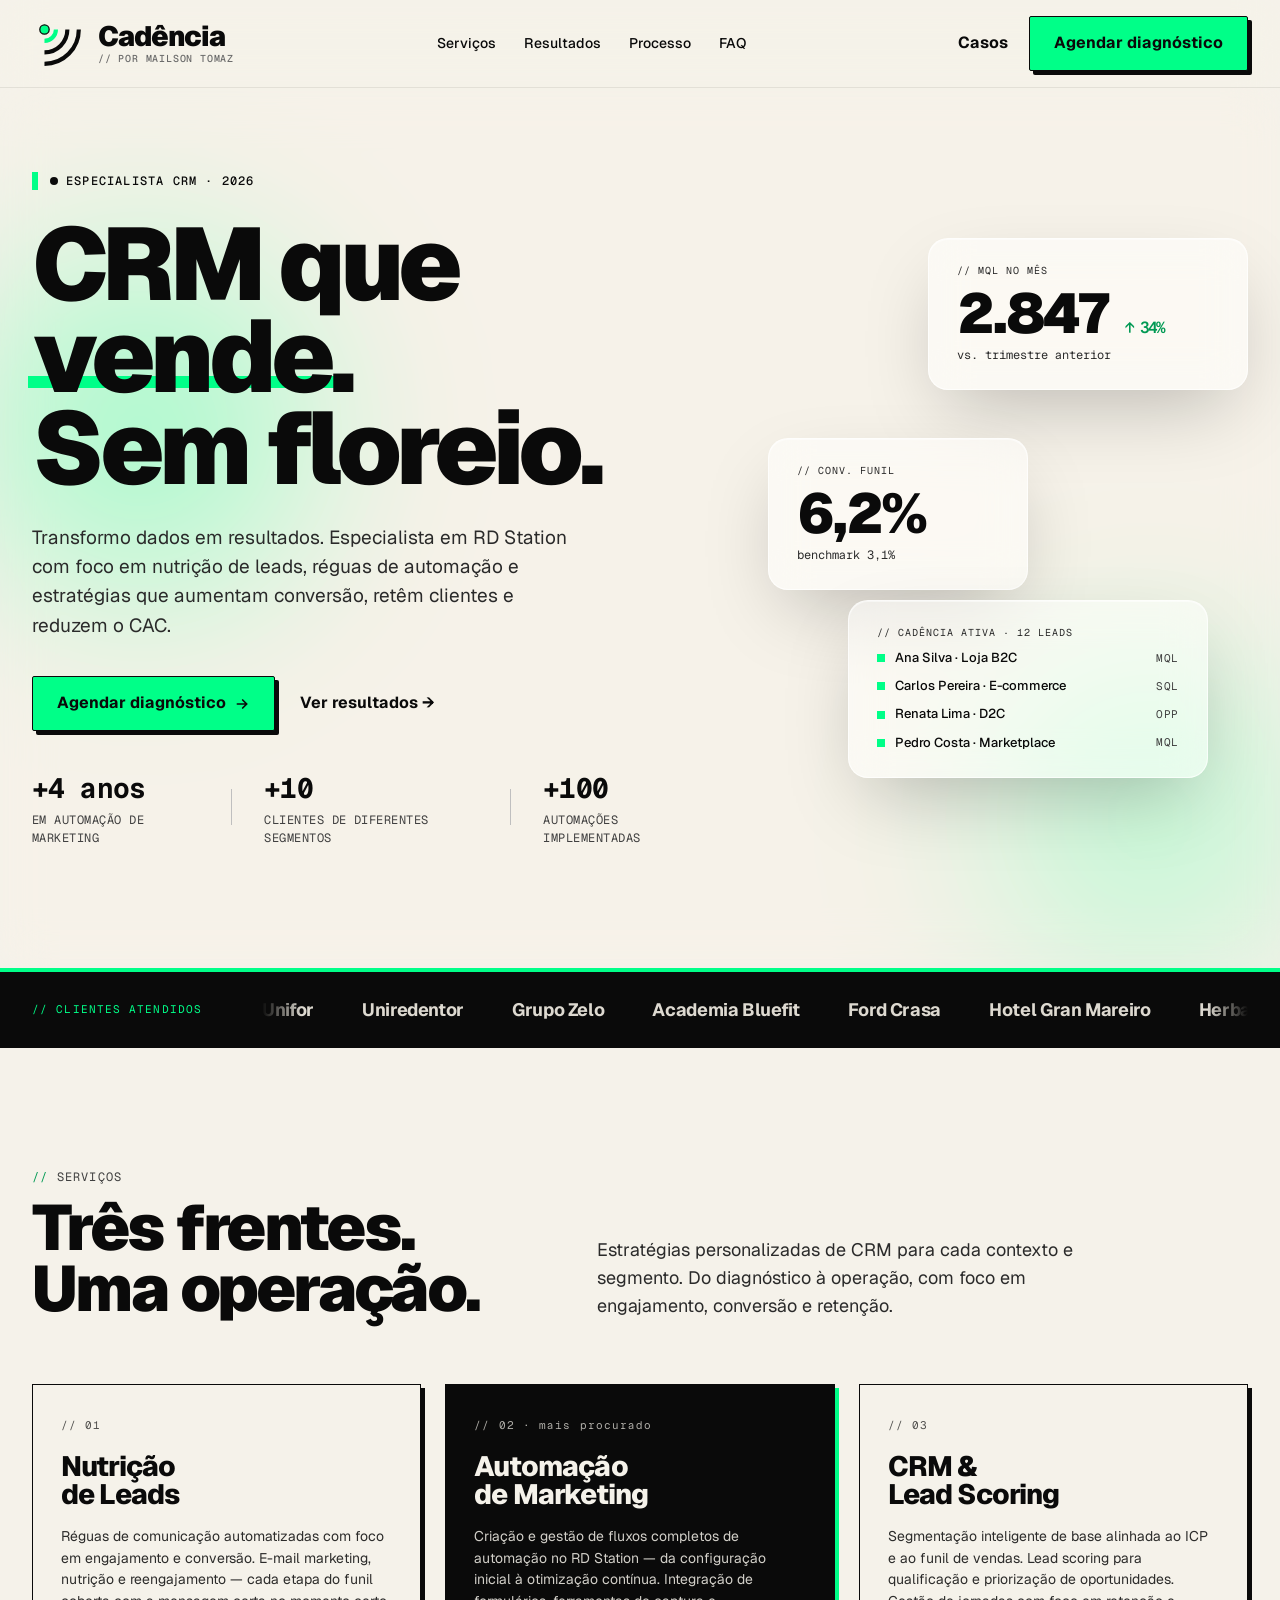
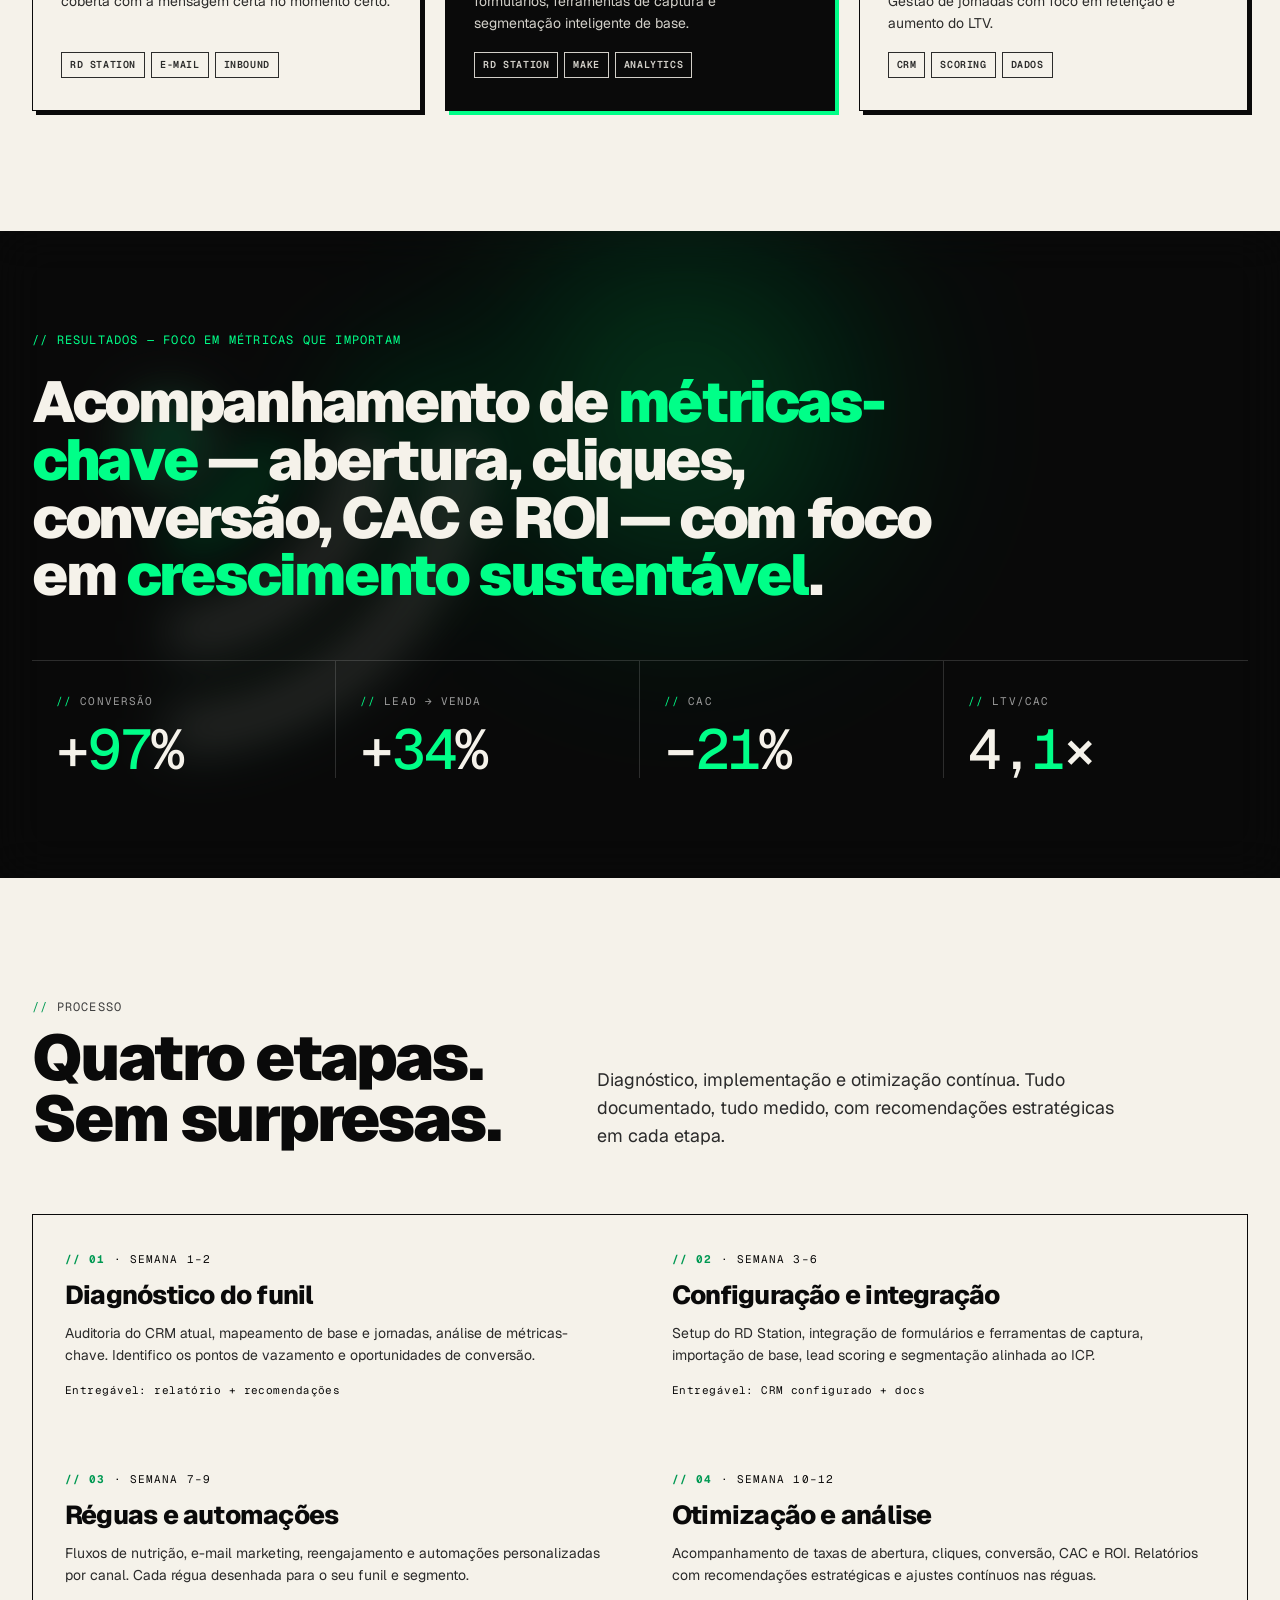
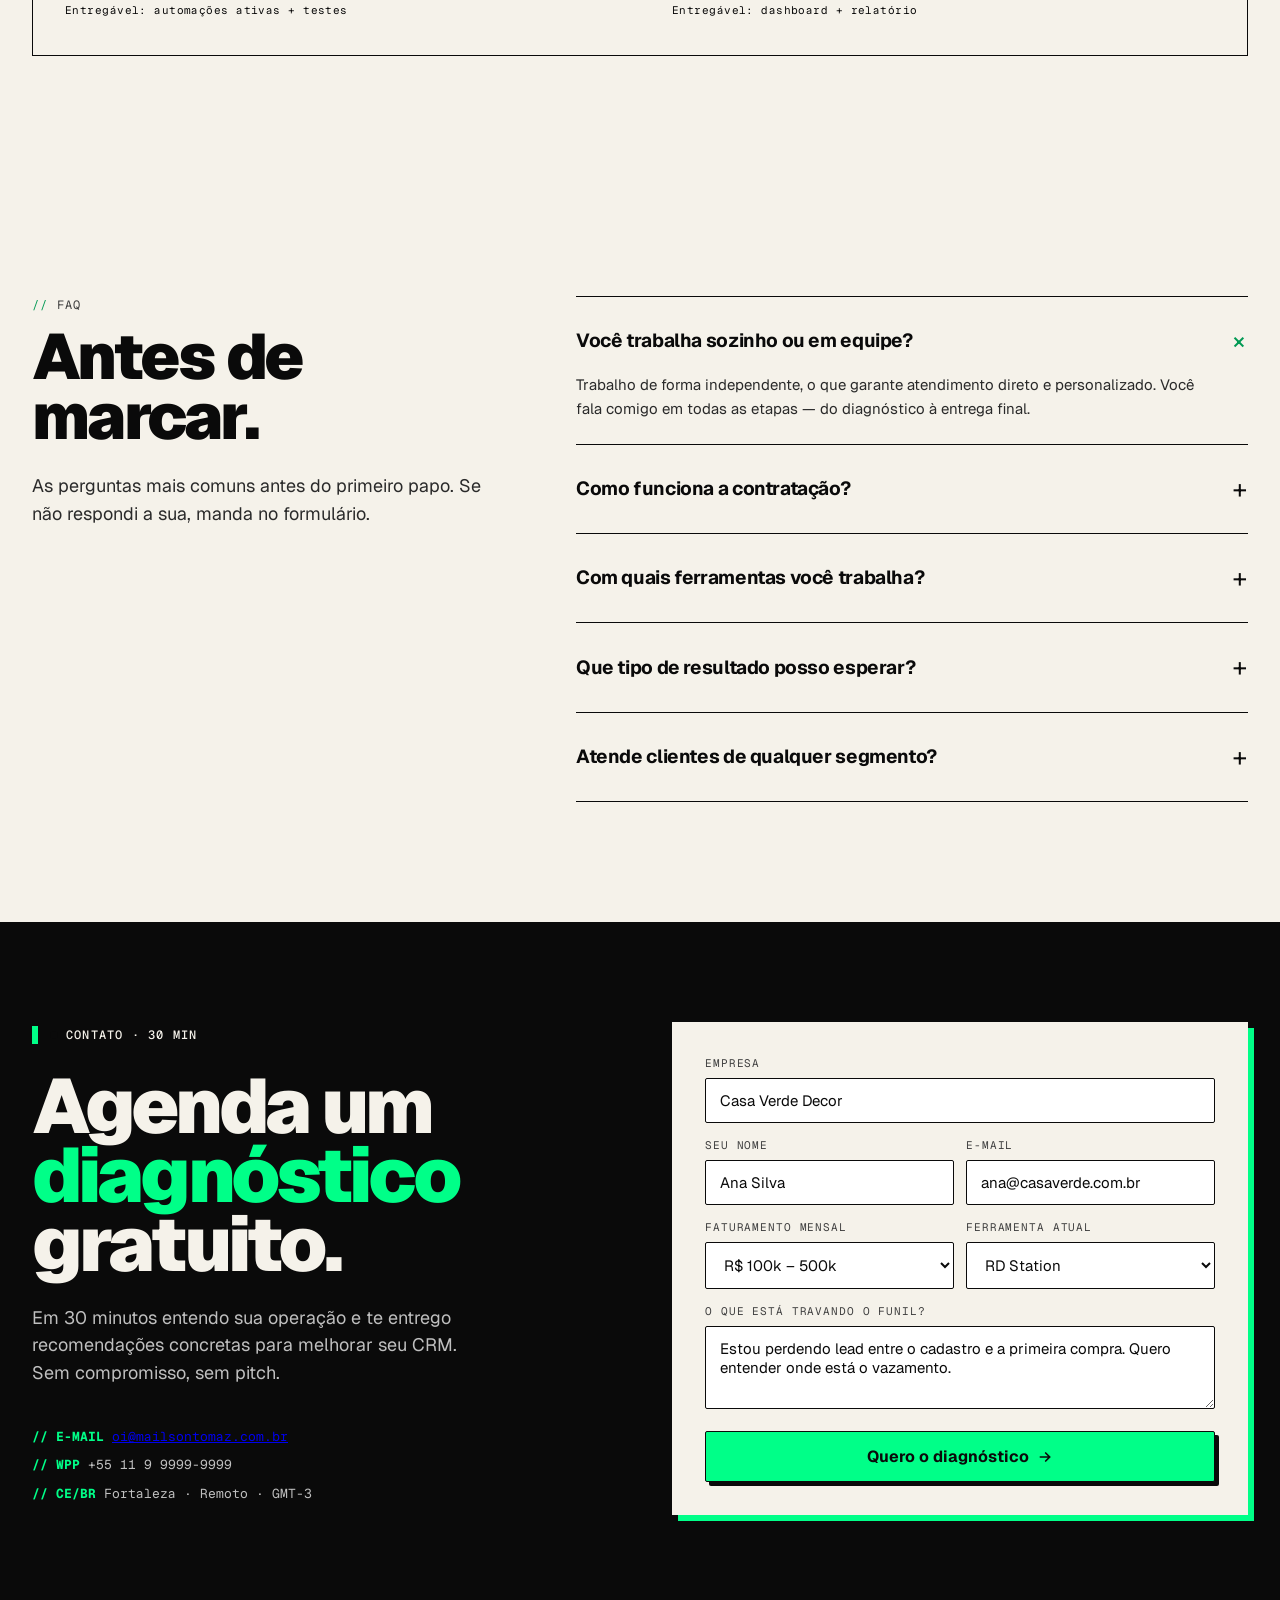
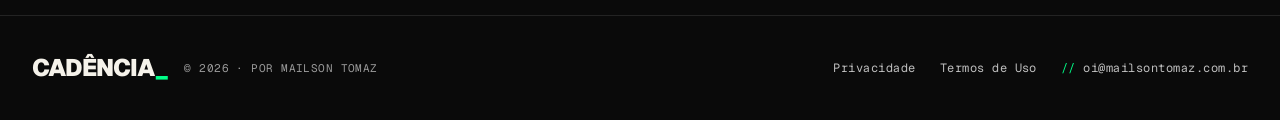
==== commit b92c4e4d: "feat: adicionar rotas /termos e /privacidade e links no rodapé" ====
--- a/index.html
+++ b/index.html
@@ -6,7 +6,9 @@
 <meta charset="utf-8"/>
 <meta name="viewport" content="width=device-width,initial-scale=1"/>
 <title>Cadência · CRM &amp; Relacionamento</title>
-<link rel="stylesheet" href="styles.css"/>
+<meta name="description" content="Estratégias personalizadas de CRM, réguas de comunicação automatizadas e gestão de funil com foco em engajamento, conversão e retenção."/>
+<link rel="canonical" href="https://cadencia.digital/"/>
+<link rel="stylesheet" href="/styles.css"/>
 <style>
   body { background: var(--ink-50); overflow-x: hidden; }
 
@@ -340,7 +342,7 @@
 
   /* === FOOTER === */
   footer { background: var(--ink-1000); color: var(--ink-300); border-top: 1px solid rgba(255,255,255,0.1); padding: 40px 32px; }
-  .foot-inner { max-width: 1280px; margin: 0 auto; display: flex; justify-content: space-between; align-items: center; font-family: var(--font-mono); font-size: 12px; letter-spacing: 0.04em; }
+  .foot-inner { max-width: 1280px; margin: 0 auto; display: flex; justify-content: space-between; align-items: center; gap: 24px; font-family: var(--font-mono); font-size: 12px; letter-spacing: 0.04em; }
   .foot-inner .green { color: var(--green-500); }
   .foot-brand {
     display: flex;
@@ -363,6 +365,9 @@
     letter-spacing: 0.04em;
     text-transform: uppercase;
   }
+  .foot-inner a { color: var(--ink-300); text-decoration: none; transition: var(--t-hover); }
+  .foot-inner a:hover { color: var(--green-500); }
+  .foot-links { display: flex; gap: 24px; flex-wrap: wrap; align-items: center; }
 
   /* === RESPONSIVIDADE (MOBILE & TABLET) === */
   @media (max-width: 1023px) {
@@ -377,6 +382,7 @@
     .services-grid { grid-template-columns: repeat(2, 1fr); }
     .faq { grid-template-columns: 1fr; gap: 48px; }
     .contact-inner { grid-template-columns: 1fr; gap: 48px; }
+    .foot-inner { flex-wrap: wrap; gap: 20px; }
   }
 
   @media (max-width: 767px) {
@@ -411,6 +417,7 @@
     footer { padding: 30px 16px; }
     .foot-inner { flex-direction: column; gap: 16px; text-align: center; }
     .foot-brand { flex-direction: column; gap: 8px; justify-content: center; }
+    .foot-links { justify-content: center; }
   }
 
   @media (max-width: 479px) {
@@ -678,7 +685,7 @@
       <h2>Agenda um<br/><span class="accent2">diagnóstico</span><br/>gratuito.</h2>
       <p class="contact-lead">Em 30 minutos entendo sua operação e te entrego recomendações concretas para melhorar seu CRM. Sem compromisso, sem pitch.</p>
       <div class="contact-meta">
-        <div><strong>// E-MAIL</strong>  <a href="/cdn-cgi/l/email-protection" class="__cf_email__" data-cfemail="e58a8ca588848c89968a8b918a88849fcb868a88cb8797">[email&#160;protected]</a></div>
+        <div><strong>// E-MAIL</strong>  <a href="mailto:oi@mailsontomaz.com.br">oi@mailsontomaz.com.br</a></div>
         <div><strong>// WPP</strong>     +55 11 9 9999-9999</div>
         <div><strong>// CE/BR</strong>   Fortaleza · Remoto · GMT-3</div>
       </div>
@@ -737,9 +744,13 @@
       <span class="foot-wordmark">CADÊNCIA<span style="color:var(--green-500)">_</span></span>
       <span class="foot-credit">© 2026 · POR MAILSON TOMAZ</span>
     </div>
-    <div><span class="green">//</span> <a href="/cdn-cgi/l/email-protection" class="__cf_email__" data-cfemail="2f40466f424e46435c40415b40424e55014c4042014d5d">[email&#160;protected]</a></div>
+    <div class="foot-links">
+      <a href="/privacidade">Privacidade</a>
+      <a href="/termos">Termos de Uso</a>
+      <span><span class="green">//</span> <a href="mailto:oi@mailsontomaz.com.br">oi@mailsontomaz.com.br</a></span>
+    </div>
   </div>
 </footer>
 
-<script data-cfasync="false" src="/cdn-cgi/scripts/5c5dd728/cloudflare-static/email-decode.min.js"></script></body>
+</body>
 </html>
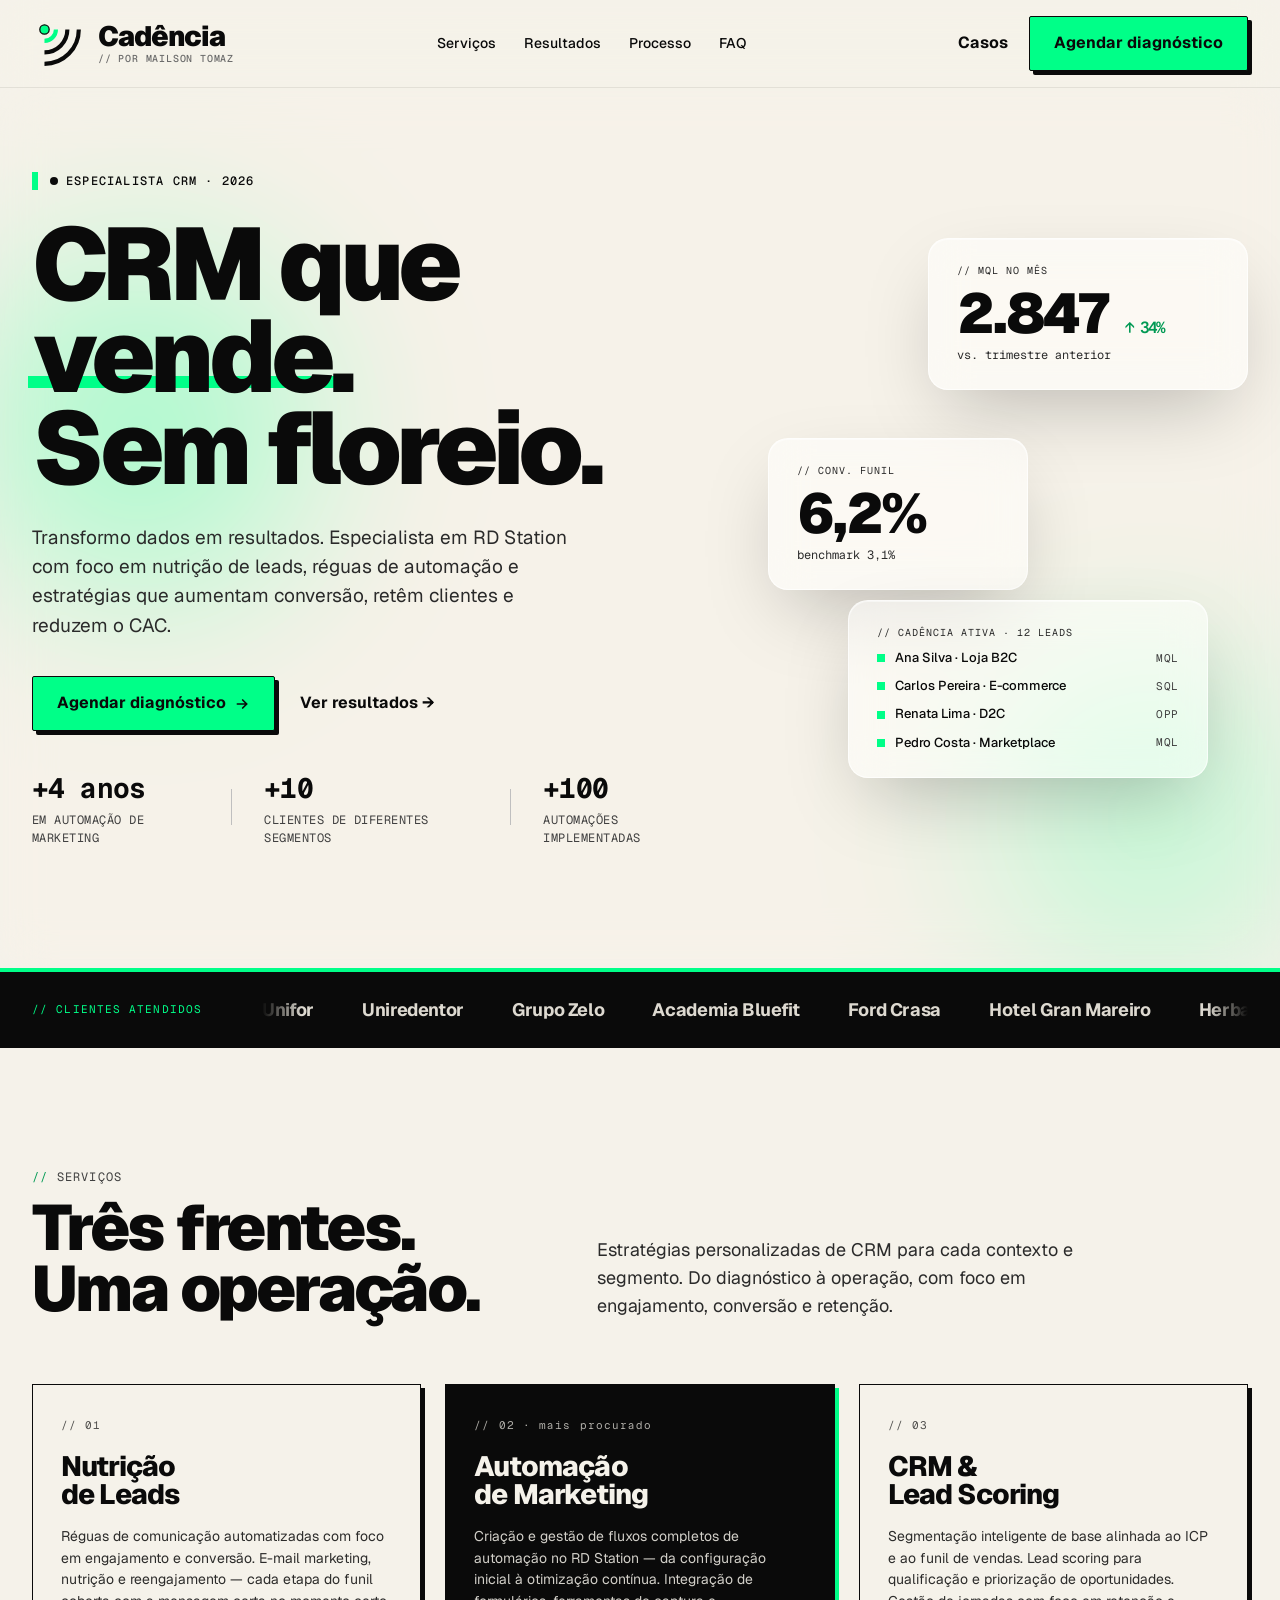
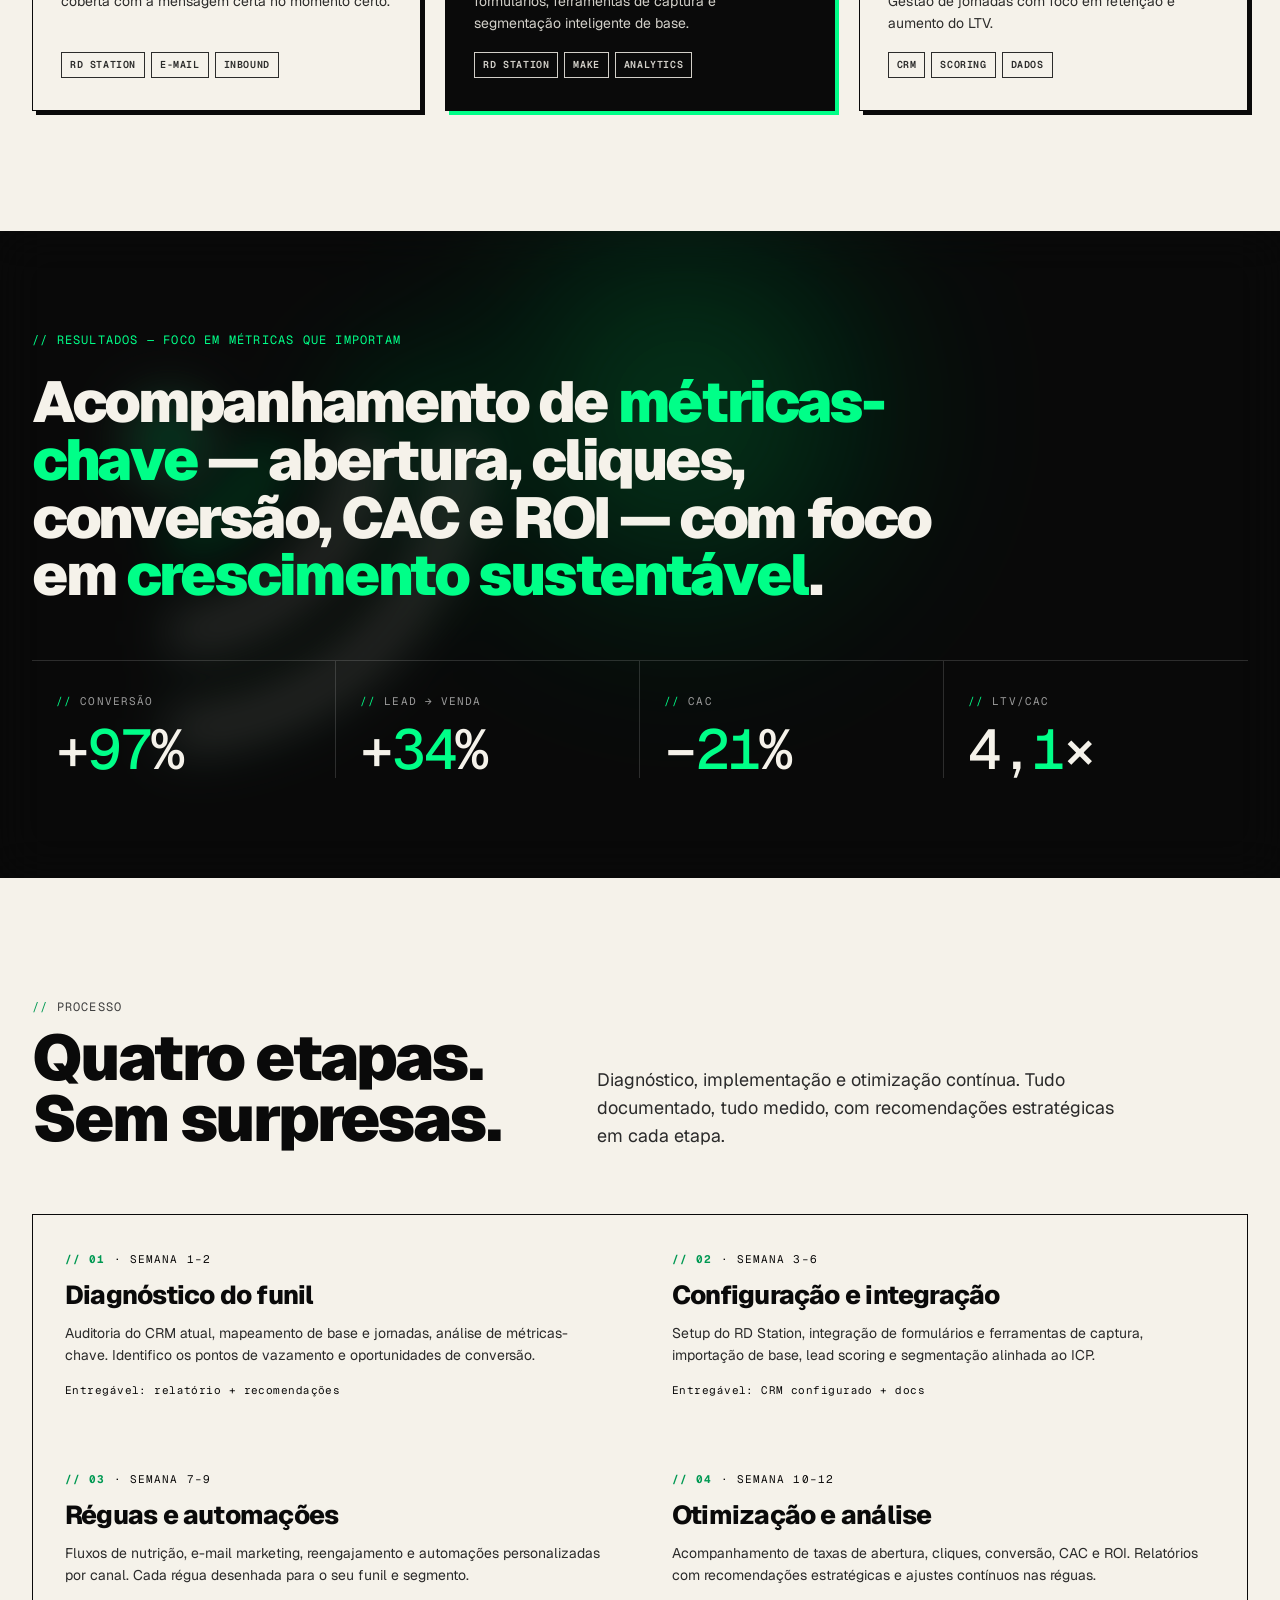
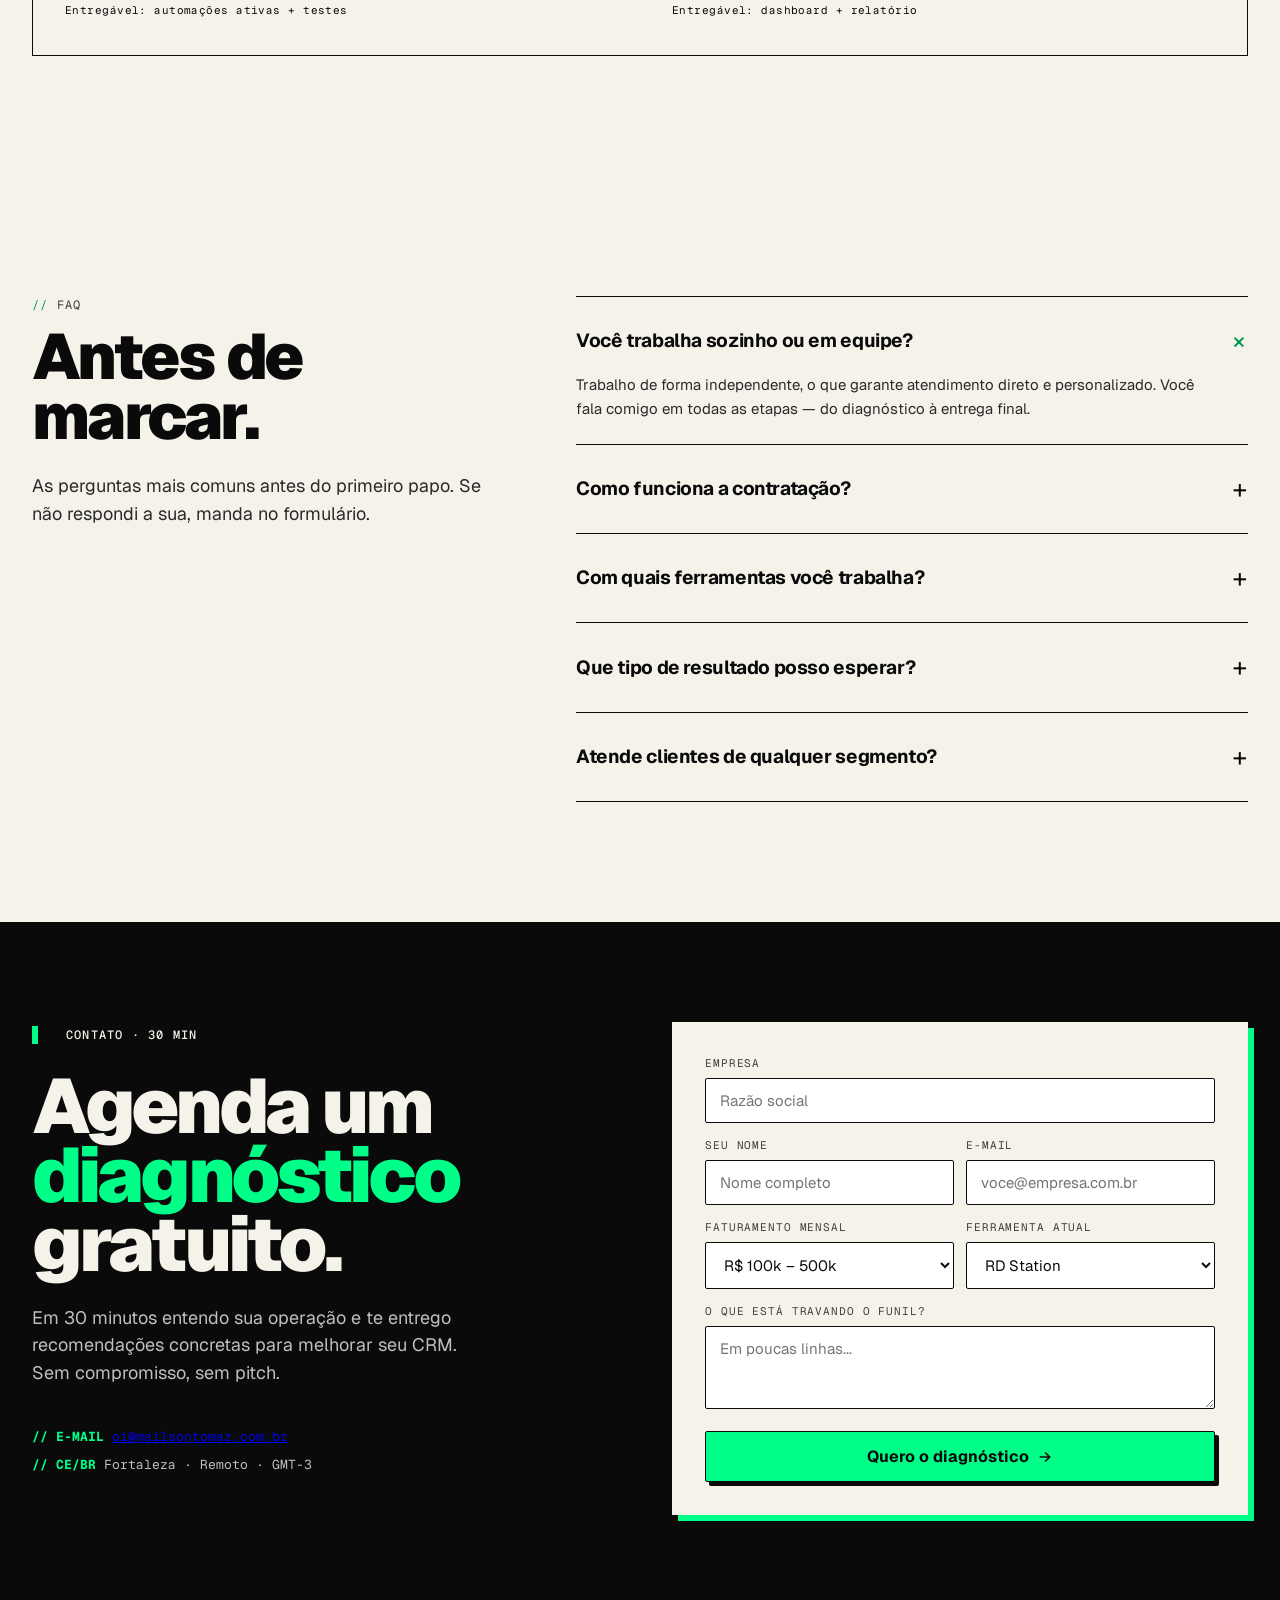
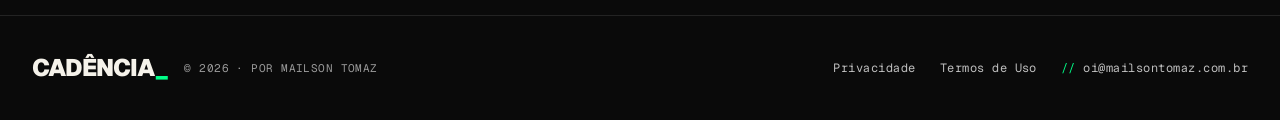
==== commit 751f2611: "feat: limpar form de diagnostico, adicionar handler mailto e remover wpp ficticio" ====
--- a/index.html
+++ b/index.html
@@ -686,29 +686,28 @@
       <p class="contact-lead">Em 30 minutos entendo sua operação e te entrego recomendações concretas para melhorar seu CRM. Sem compromisso, sem pitch.</p>
       <div class="contact-meta">
         <div><strong>// E-MAIL</strong>  <a href="mailto:oi@mailsontomaz.com.br">oi@mailsontomaz.com.br</a></div>
-        <div><strong>// WPP</strong>     +55 11 9 9999-9999</div>
         <div><strong>// CE/BR</strong>   Fortaleza · Remoto · GMT-3</div>
       </div>
     </div>
-    <form class="form" onsubmit="event.preventDefault();alert('Demo — formulário não envia.')">
+    <form class="form">
       <div class="field">
         <label>Empresa</label>
-        <input type="text" placeholder="Razão social" value="Casa Verde Decor" required/>
+        <input type="text" name="empresa" placeholder="Razão social" required/>
       </div>
       <div class="row2">
         <div class="field">
           <label>Seu nome</label>
-          <input type="text" placeholder="Nome completo" value="Ana Silva"/>
+          <input type="text" name="nome" placeholder="Nome completo"/>
         </div>
         <div class="field">
           <label>E-mail</label>
-          <input type="email" placeholder="voce@empresa.com.br" value="ana@casaverde.com.br"/>
+          <input type="email" name="email" placeholder="voce@empresa.com.br"/>
         </div>
       </div>
       <div class="row2">
         <div class="field">
           <label>Faturamento mensal</label>
-          <select>
+          <select name="faturamento">
             <option>Até R$ 100k</option>
             <option selected>R$ 100k – 500k</option>
             <option>R$ 500k – 2M</option>
@@ -717,7 +716,7 @@
         </div>
         <div class="field">
           <label>Ferramenta atual</label>
-          <select>
+          <select name="ferramenta">
             <option>Sem CRM</option>
             <option selected>RD Station</option>
             <option>HubSpot</option>
@@ -727,13 +726,43 @@
       </div>
       <div class="field">
         <label>O que está travando o funil?</label>
-        <textarea rows="3" placeholder="Em poucas linhas...">Estou perdendo lead entre o cadastro e a primeira compra. Quero entender onde está o vazamento.</textarea>
+        <textarea name="mensagem" rows="3" placeholder="Em poucas linhas..."></textarea>
       </div>
       <button type="submit" class="btn btn-primary" style="margin-top:8px;justify-content:center">
         Quero o diagnóstico
         <svg width="16" height="16" viewBox="0 0 24 24" fill="none" stroke="currentColor" stroke-width="2.5" stroke-linecap="round"><path d="M5 12h14M13 6l6 6-6 6"/></svg>
       </button>
     </form>
+    <!-- TODO(n8n): substituir o mailto por fetch POST para
+         https://webh.cadencia.digital/webhook/<id-do-form> quando o workflow estiver ativo -->
+    <script>
+      (function() {
+        var form = document.querySelector('form.form');
+        if (!form) return;
+        form.addEventListener('submit', function(e) {
+          e.preventDefault();
+          var fd = new FormData(form);
+          var empresa = (fd.get('empresa') || '').trim();
+          var nome = (fd.get('nome') || '').trim();
+          var email = (fd.get('email') || '').trim();
+          var faturamento = (fd.get('faturamento') || '').trim();
+          var ferramenta = (fd.get('ferramenta') || '').trim();
+          var mensagem = (fd.get('mensagem') || '').trim();
+
+          var subject = 'Diagnóstico — ' + empresa;
+          var body = [
+            'Empresa: ' + empresa,
+            'Nome: ' + nome,
+            'E-mail: ' + email,
+            'Faturamento: ' + faturamento,
+            'Ferramenta: ' + ferramenta,
+            'Mensagem: ' + mensagem
+          ].join('\r\n');
+
+          window.location.href = 'mailto:oi@mailsontomaz.com.br?subject=' + encodeURIComponent(subject) + '&body=' + encodeURIComponent(body);
+        });
+      })();
+    </script>
   </div>
 </section>
 
